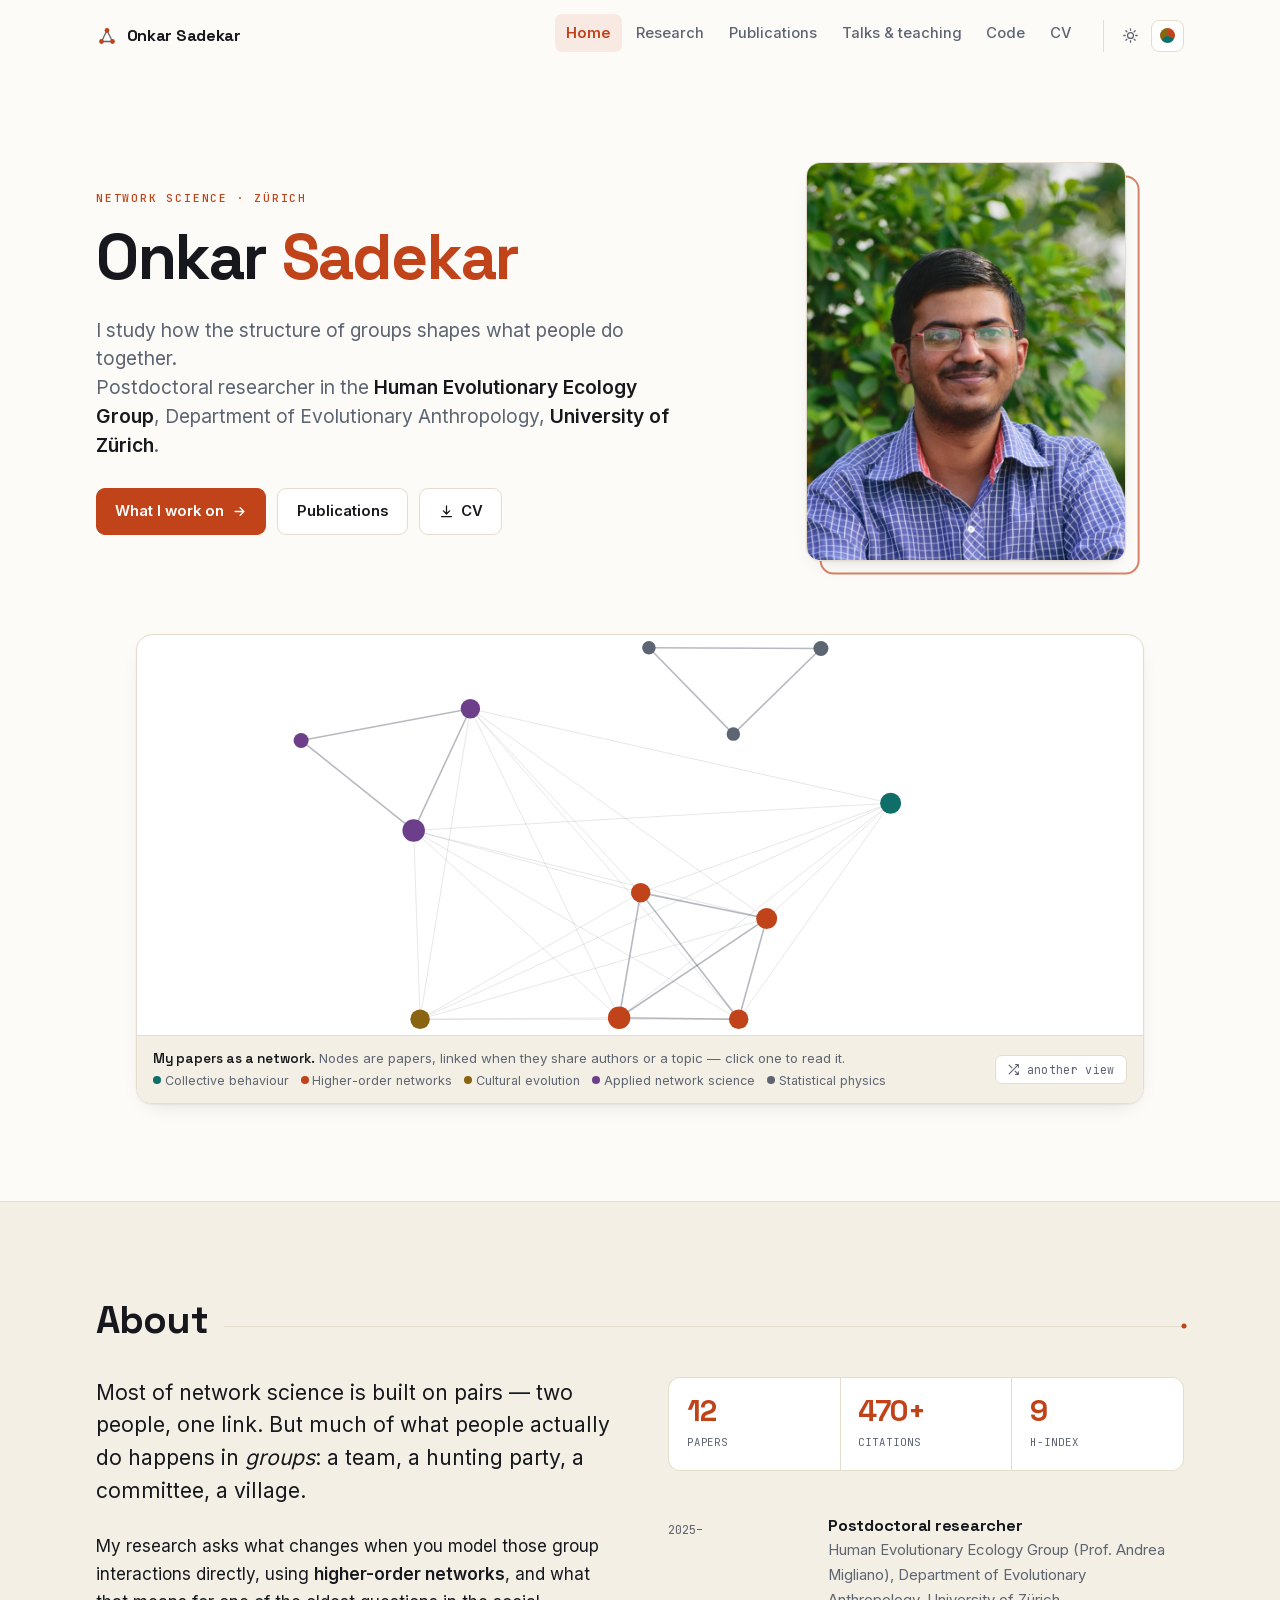
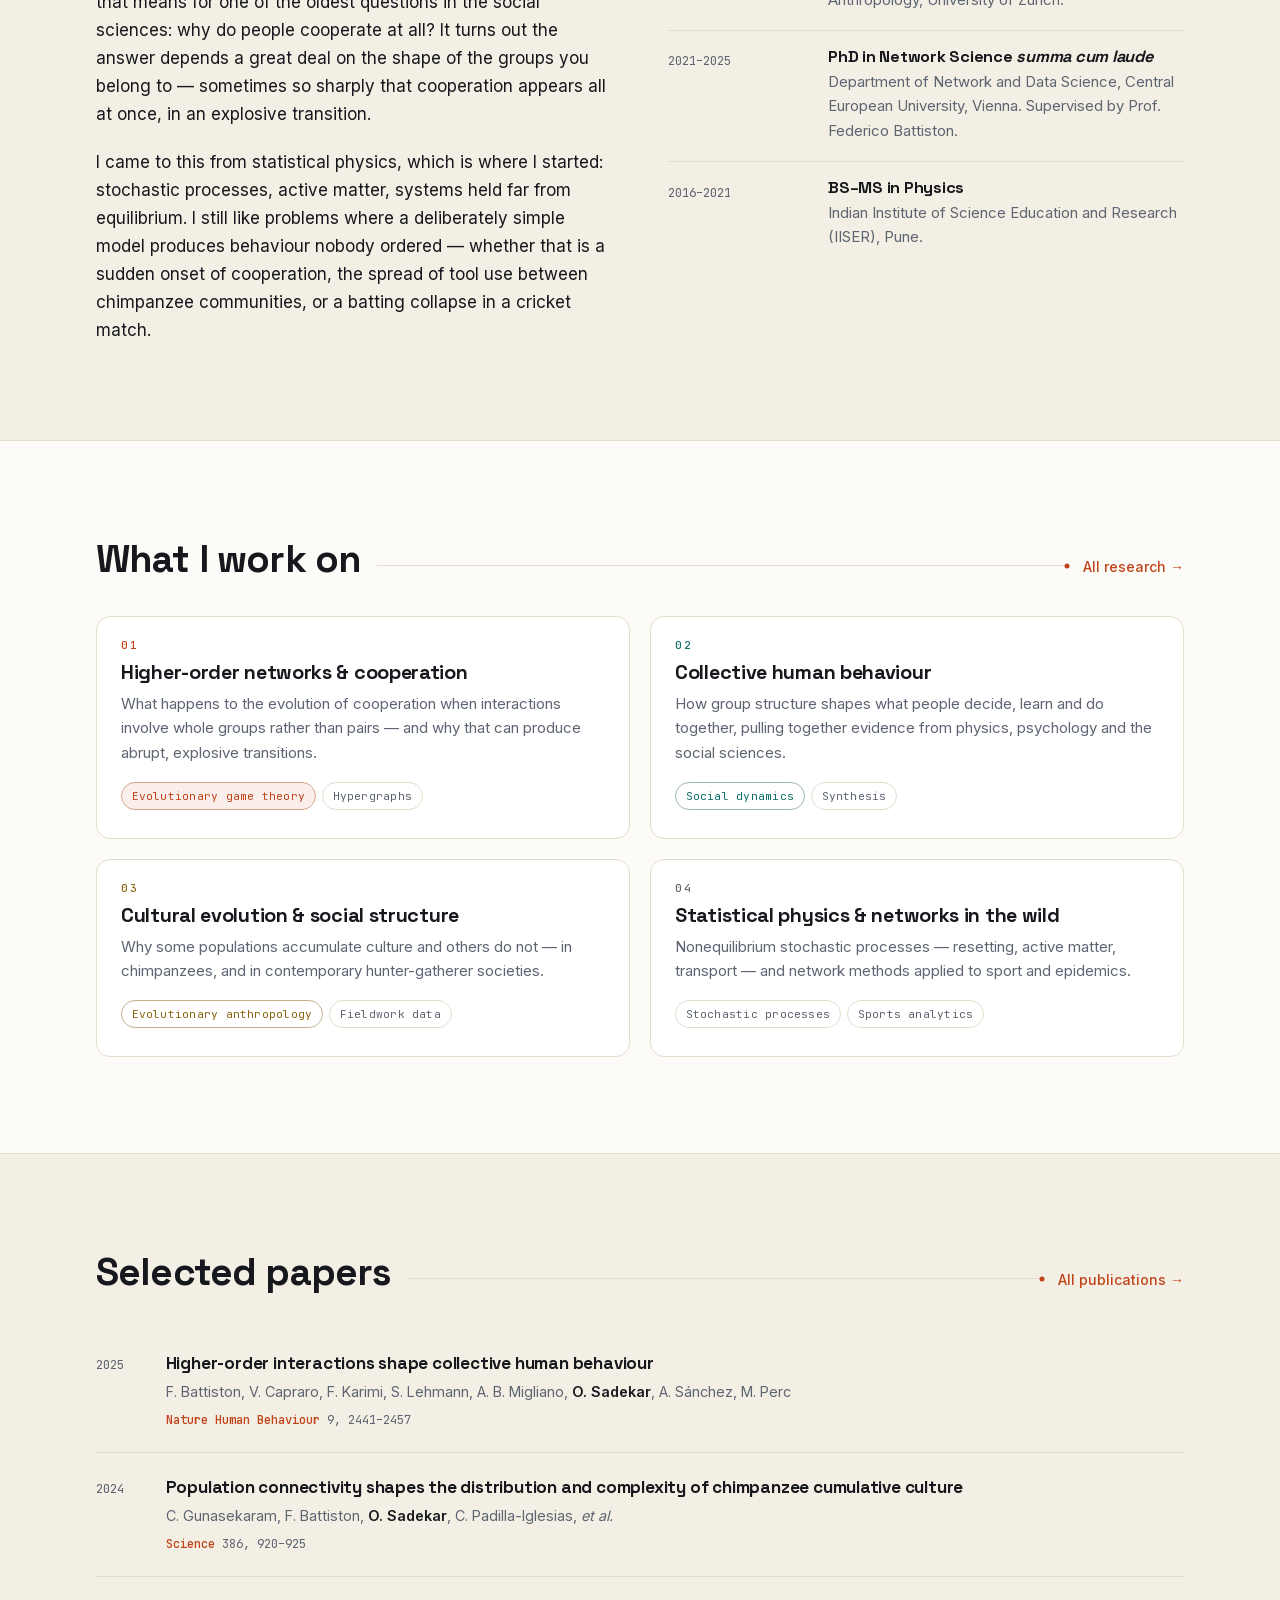
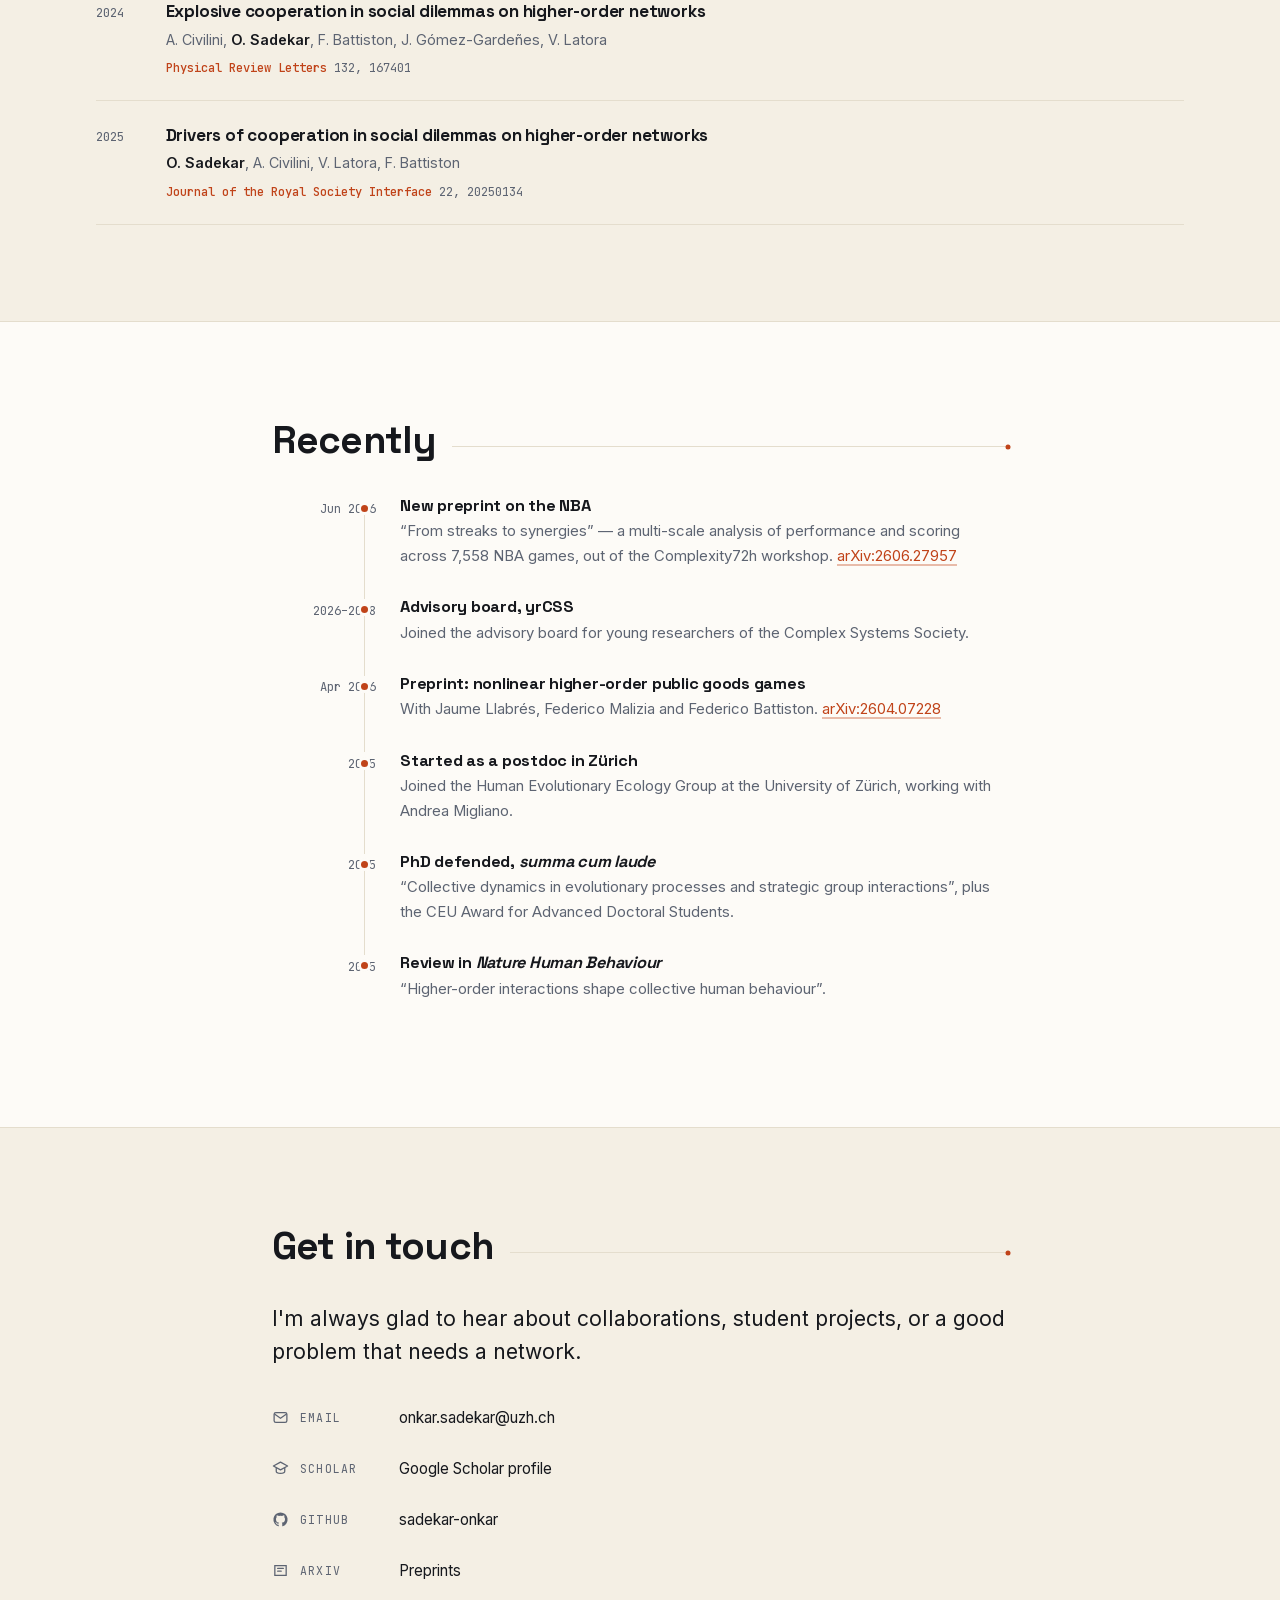
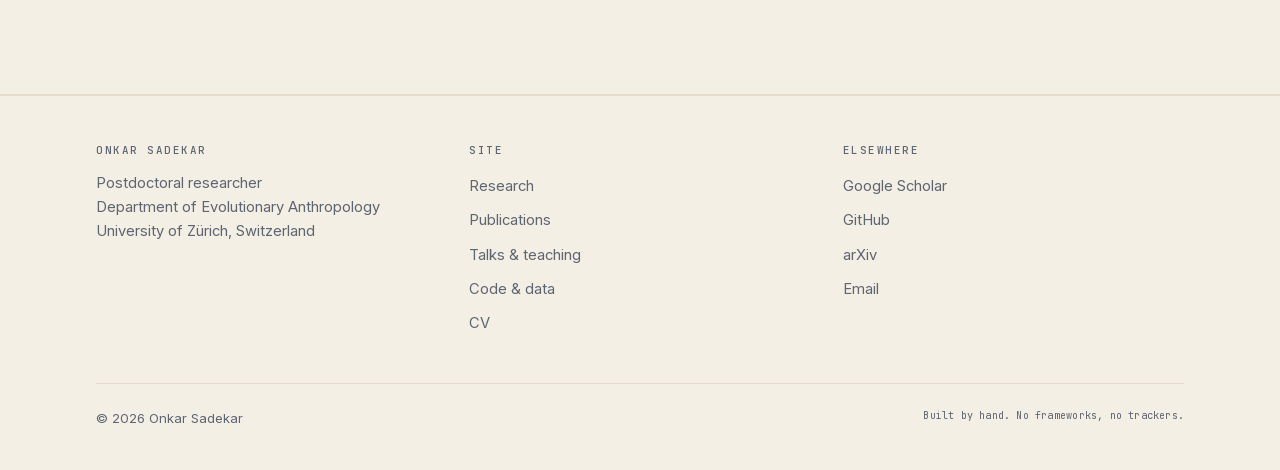
==== index.html @ 1fe14fe2 "Rebuild site from scratch: static, zero-dependency, hand-built Replaces the untouched al-folio Jekyl" ====
<!DOCTYPE html>
<html lang="en" class="no-js">
<head>
<meta charset="utf-8">
<meta name="viewport" content="width=device-width, initial-scale=1">
<title>Onkar Sadekar — Network scientist</title>
<meta name="description" content="Onkar Sadekar is a postdoctoral researcher at the University of Zurich studying higher-order networks, the evolution of cooperation, and collective human behaviour.">
<link rel="canonical" href="https://onkar.sadekar.net/">
<meta property="og:type" content="profile">
<meta property="og:title" content="Onkar Sadekar — Network scientist">
<meta property="og:description" content="How the structure of groups shapes what people do together. Higher-order networks, evolutionary game theory, cultural evolution.">
<meta property="og:url" content="https://onkar.sadekar.net/">
<meta property="og:image" content="https://onkar.sadekar.net/assets/img/onkar.jpg">
<meta name="twitter:card" content="summary">
<link rel="icon" href="assets/img/favicon.svg" type="image/svg+xml">
<link rel="preload" href="assets/fonts/SpaceGrotesk-var.woff2" as="font" type="font/woff2" crossorigin>
<link rel="preload" href="assets/fonts/Inter-var.woff2" as="font" type="font/woff2" crossorigin>
<link rel="stylesheet" href="assets/css/site.css">
<script>
/* Apply the saved theme + palette before first paint (no flash of wrong colours). */
(function(){try{var t=localStorage.getItem('os-theme'),p=localStorage.getItem('os-palette');
document.documentElement.setAttribute('data-theme',t||(matchMedia('(prefers-color-scheme: dark)').matches?'dark':'light'));
if(p)document.documentElement.setAttribute('data-palette',p);}catch(e){}})();
</script>
<script type="application/ld+json">
{"@context":"https://schema.org","@type":"Person","name":"Onkar Sadekar",
"jobTitle":"Postdoctoral Researcher","url":"https://onkar.sadekar.net/",
"image":"https://onkar.sadekar.net/assets/img/onkar.jpg",
"email":"mailto:onkar.sadekar@uzh.ch",
"affiliation":{"@type":"Organization","name":"University of Zurich, Department of Evolutionary Anthropology"},
"alumniOf":[{"@type":"Organization","name":"Central European University"},
{"@type":"Organization","name":"Indian Institute of Science Education and Research, Pune"}],
"knowsAbout":["Network science","Evolutionary game theory","Higher-order networks","Collective behaviour","Cultural evolution","Statistical physics"],
"sameAs":["https://scholar.google.com/citations?user=wRgJdSoAAAAJ","https://github.com/sadekar-onkar","https://arxiv.org/a/sadekar_o_1"]}
</script>
</head>
<body>
<a class="skip-link" href="#main">Skip to content</a>

<header class="site-header">
  <div class="wrap nav">
    <a class="brand" href="index.html">
      <svg width="22" height="22" viewBox="0 0 24 24" aria-hidden="true">
        <path class="n-edge" d="M6 18 L12 6 L18 18 Z" fill="none"/>
        <circle class="n-node" cx="12" cy="6" r="2.6"/>
        <circle class="n-node" cx="6" cy="18" r="2.6"/>
        <circle class="n-node" cx="18" cy="18" r="2.6"/>
      </svg>
      Onkar Sadekar
    </a>

    <ul class="nav-links" data-nav-links>
      <li><a href="index.html" aria-current="page">Home</a></li>
      <li><a href="research.html">Research</a></li>
      <li><a href="publications.html">Publications</a></li>
      <li><a href="talks.html">Talks &amp; teaching</a></li>
      <li><a href="code.html">Code</a></li>
      <li><a href="cv.html">CV</a></li>
    </ul>

    <div class="nav-right">
      <div class="themebar">
        <button class="icon-btn" type="button" data-theme-toggle aria-label="Switch colour theme">
          <svg viewBox="0 0 24 24" fill="none" stroke="currentColor" stroke-width="1.8" stroke-linecap="round" aria-hidden="true">
            <circle cx="12" cy="12" r="4.2"/>
            <path d="M12 2.6v2M12 19.4v2M2.6 12h2M19.4 12h2M5.4 5.4l1.4 1.4M17.2 17.2l1.4 1.4M18.6 5.4l-1.4 1.4M6.8 17.2l-1.4 1.4"/>
          </svg>
        </button>
        <button class="swatch" type="button" data-palette-toggle aria-haspopup="true" aria-expanded="false" aria-label="Change colour palette">
          <i aria-hidden="true"></i>
        </button>
      </div>
      <div class="palette-menu" data-palette-menu role="menu" data-open="false"></div>
      <button class="nav-toggle" type="button" data-nav-toggle aria-expanded="false" aria-label="Menu">
        <svg width="20" height="20" viewBox="0 0 24 24" fill="none" stroke="currentColor" stroke-width="2" stroke-linecap="round" aria-hidden="true">
          <path d="M4 7h16M4 12h16M4 17h16"/>
        </svg>
      </button>
    </div>
  </div>
</header>

<main id="main">

  <!-- ============================ HERO ============================ -->
  <section class="hero">
    <div class="wrap">
      <div class="hero-grid">
        <div>
          <p class="eyebrow">Network science &middot; Zürich</p>
          <h1>Onkar <span class="accent">Sadekar</span></h1>
          <p class="hero-role">
            I study how the structure of groups shapes what people do together.<br>
            Postdoctoral researcher in the <strong>Human Evolutionary Ecology Group</strong>,
            Department of Evolutionary Anthropology, <strong>University of Zürich</strong>.
          </p>
          <div class="hero-actions">
            <a class="btn btn--primary" href="research.html">
              What I work on
              <svg viewBox="0 0 24 24" fill="none" stroke="currentColor" stroke-width="2.2" stroke-linecap="round" stroke-linejoin="round" aria-hidden="true"><path d="M5 12h14M13 6l6 6-6 6"/></svg>
            </a>
            <a class="btn" href="publications.html">Publications</a>
            <a class="btn" href="assets/pdf/Onkar_Sadekar_CV.pdf">
              <svg viewBox="0 0 24 24" fill="none" stroke="currentColor" stroke-width="2" stroke-linecap="round" stroke-linejoin="round" aria-hidden="true"><path d="M12 3v12M7 11l5 5 5-5M4 20h16"/></svg>
              CV
            </a>
          </div>
        </div>

        <figure class="hero-portrait">
          <img src="assets/img/onkar.jpg"
               srcset="assets/img/onkar.jpg 720w, assets/img/onkar@2x.jpg 1120w"
               sizes="(max-width: 62rem) 15rem, 20rem"
               width="720" height="900"
               alt="Onkar Sadekar">
        </figure>
      </div>

      <!-- the network figure: mode picked at random per visit -->
      <figure class="netfig" data-network>
        <canvas role="img" aria-label="An interactive network visualisation. Drag the nodes to reshape it."></canvas>
        <div class="netfig-tip" data-net-tip></div>
        <figcaption class="netfig-bar">
          <p class="netfig-caption" data-net-caption>A network.</p>
          <button class="netfig-btn" type="button" data-net-shuffle>
            <svg viewBox="0 0 24 24" fill="none" stroke="currentColor" stroke-width="2" stroke-linecap="round" stroke-linejoin="round" aria-hidden="true"><path d="M16 3h5v5M4 20 21 3M21 16v5h-5M15 15l6 6M4 4l5 5"/></svg>
            another view
          </button>
        </figcaption>
      </figure>
    </div>
  </section>

  <!-- ============================ ABOUT ============================ -->
  <section class="section section--soft">
    <div class="wrap">
      <div class="section-head">
        <h2>About</h2>
        <span class="rule" aria-hidden="true"></span>
      </div>

      <div class="grid grid--2" style="align-items:start; gap:clamp(2rem,5vw,3.5rem)">
        <div>
          <p class="lede">
            Most of network science is built on pairs — two people, one link. But
            much of what people actually do happens in <em>groups</em>: a team, a
            hunting party, a committee, a village.
          </p>
          <p>
            My research asks what changes when you model those group interactions
            directly, using <strong>higher-order networks</strong>, and what that
            means for one of the oldest questions in the social sciences: why do
            people cooperate at all? It turns out the answer depends a great deal
            on the shape of the groups you belong to — sometimes so sharply that
            cooperation appears all at once, in an explosive transition.
          </p>
          <p>
            I came to this from statistical physics, which is where I started:
            stochastic processes, active matter, systems held far from equilibrium.
            I still like problems where a deliberately simple model produces
            behaviour nobody ordered — whether that is a sudden onset of cooperation,
            the spread of tool use between chimpanzee communities, or a batting
            collapse in a cricket match.
          </p>
        </div>

        <div>
          <div class="stats reveal">
            <div class="stat"><b>12</b><span>Papers</span></div>
            <div class="stat"><b>470+</b><span>Citations</span></div>
            <div class="stat"><b>9</b><span>h-index</span></div>
          </div>

          <div class="rows" style="margin-top:1.75rem">
            <div class="row">
              <div class="row-key">2025&ndash;</div>
              <div class="row-val">
                <h3>Postdoctoral researcher</h3>
                <p>Human Evolutionary Ecology Group (Prof. Andrea Migliano),
                   Department of Evolutionary Anthropology, University of Zürich.</p>
              </div>
            </div>
            <div class="row">
              <div class="row-key">2021&ndash;2025</div>
              <div class="row-val">
                <h3>PhD in Network Science <em>summa cum laude</em></h3>
                <p>Department of Network and Data Science, Central European University,
                   Vienna. Supervised by Prof. Federico Battiston.</p>
              </div>
            </div>
            <div class="row">
              <div class="row-key">2016&ndash;2021</div>
              <div class="row-val">
                <h3>BS&ndash;MS in Physics</h3>
                <p>Indian Institute of Science Education and Research (IISER), Pune.</p>
              </div>
            </div>
          </div>
        </div>
      </div>
    </div>
  </section>

  <!-- ========================== RESEARCH =========================== -->
  <section class="section">
    <div class="wrap">
      <div class="section-head">
        <h2>What I work on</h2>
        <span class="rule" aria-hidden="true"></span>
        <a href="research.html">All research &rarr;</a>
      </div>

      <div class="grid grid--2">
        <article class="card card--link card--theme t1 reveal">
          <span class="num">01</span>
          <h3><a href="research.html#higher-order">Higher-order networks &amp; cooperation</a></h3>
          <p>What happens to the evolution of cooperation when interactions involve
             whole groups rather than pairs — and why that can produce abrupt,
             explosive transitions.</p>
          <ul class="chips"><li class="chip chip--a1">Evolutionary game theory</li><li class="chip">Hypergraphs</li></ul>
        </article>

        <article class="card card--link card--theme t2 reveal">
          <span class="num">02</span>
          <h3><a href="research.html#collective">Collective human behaviour</a></h3>
          <p>How group structure shapes what people decide, learn and do together,
             pulling together evidence from physics, psychology and the social sciences.</p>
          <ul class="chips"><li class="chip chip--a2">Social dynamics</li><li class="chip">Synthesis</li></ul>
        </article>

        <article class="card card--link card--theme t3 reveal">
          <span class="num">03</span>
          <h3><a href="research.html#culture">Cultural evolution &amp; social structure</a></h3>
          <p>Why some populations accumulate culture and others do not — in
             chimpanzees, and in contemporary hunter-gatherer societies.</p>
          <ul class="chips"><li class="chip chip--a3">Evolutionary anthropology</li><li class="chip">Fieldwork data</li></ul>
        </article>

        <article class="card card--link card--theme t4 reveal">
          <span class="num">04</span>
          <h3><a href="research.html#statphys">Statistical physics &amp; networks in the wild</a></h3>
          <p>Nonequilibrium stochastic processes — resetting, active matter,
             transport — and network methods applied to sport and epidemics.</p>
          <ul class="chips"><li class="chip">Stochastic processes</li><li class="chip">Sports analytics</li></ul>
        </article>
      </div>
    </div>
  </section>

  <!-- ======================= SELECTED PAPERS ======================= -->
  <section class="section section--soft">
    <div class="wrap">
      <div class="section-head">
        <h2>Selected papers</h2>
        <span class="rule" aria-hidden="true"></span>
        <a href="publications.html">All publications &rarr;</a>
      </div>

      <ol class="pub-list">
        <li class="pub">
          <div class="pub-num">2025</div>
          <div>
            <h3 class="pub-title"><a href="https://doi.org/10.1038/s41562-025-02373-5">Higher-order interactions shape collective human behaviour</a></h3>
            <p class="pub-authors">F. Battiston, V. Capraro, F. Karimi, S. Lehmann, A. B. Migliano,
              <span class="me">O. Sadekar</span>, A. Sánchez, M. Perc</p>
            <p class="pub-venue"><em>Nature Human Behaviour</em> 9, 2441&ndash;2457</p>
          </div>
        </li>
        <li class="pub">
          <div class="pub-num">2024</div>
          <div>
            <h3 class="pub-title"><a href="https://doi.org/10.1126/science.adk3381">Population connectivity shapes the distribution and complexity of chimpanzee cumulative culture</a></h3>
            <p class="pub-authors">C. Gunasekaram, F. Battiston, <span class="me">O. Sadekar</span>,
              C. Padilla-Iglesias, <em>et al.</em></p>
            <p class="pub-venue"><em>Science</em> 386, 920&ndash;925</p>
          </div>
        </li>
        <li class="pub">
          <div class="pub-num">2024</div>
          <div>
            <h3 class="pub-title"><a href="https://doi.org/10.1103/PhysRevLett.132.167401">Explosive cooperation in social dilemmas on higher-order networks</a></h3>
            <p class="pub-authors">A. Civilini, <span class="me">O. Sadekar</span>, F. Battiston,
              J. Gómez-Gardeñes, V. Latora</p>
            <p class="pub-venue"><em>Physical Review Letters</em> 132, 167401</p>
          </div>
        </li>
        <li class="pub">
          <div class="pub-num">2025</div>
          <div>
            <h3 class="pub-title"><a href="https://doi.org/10.1098/rsif.2025.0134">Drivers of cooperation in social dilemmas on higher-order networks</a></h3>
            <p class="pub-authors"><span class="me">O. Sadekar</span>, A. Civilini, V. Latora, F. Battiston</p>
            <p class="pub-venue"><em>Journal of the Royal Society Interface</em> 22, 20250134</p>
          </div>
        </li>
      </ol>
    </div>
  </section>

  <!-- ============================ NEWS ============================= -->
  <section class="section">
    <div class="wrap wrap--narrow">
      <div class="section-head">
        <h2>Recently</h2>
        <span class="rule" aria-hidden="true"></span>
      </div>

      <ol class="timeline">
        <li class="tl-item">
          <div class="tl-date">Jun 2026</div>
          <div class="tl-body">
            <h3>New preprint on the NBA</h3>
            <p>“From streaks to synergies” — a multi-scale analysis of performance and
               scoring across 7,558 NBA games, out of the Complexity72h workshop.
               <a href="https://arxiv.org/abs/2606.27957">arXiv:2606.27957</a></p>
          </div>
        </li>
        <li class="tl-item">
          <div class="tl-date">2026&ndash;2028</div>
          <div class="tl-body">
            <h3>Advisory board, yrCSS</h3>
            <p>Joined the advisory board for young researchers of the Complex Systems Society.</p>
          </div>
        </li>
        <li class="tl-item">
          <div class="tl-date">Apr 2026</div>
          <div class="tl-body">
            <h3>Preprint: nonlinear higher-order public goods games</h3>
            <p>With Jaume Llabrés, Federico Malizia and Federico Battiston.
               <a href="https://arxiv.org/abs/2604.07228">arXiv:2604.07228</a></p>
          </div>
        </li>
        <li class="tl-item">
          <div class="tl-date">2025</div>
          <div class="tl-body">
            <h3>Started as a postdoc in Zürich</h3>
            <p>Joined the Human Evolutionary Ecology Group at the University of Zürich,
               working with Andrea Migliano.</p>
          </div>
        </li>
        <li class="tl-item">
          <div class="tl-date">2025</div>
          <div class="tl-body">
            <h3>PhD defended, <em>summa cum laude</em></h3>
            <p>“Collective dynamics in evolutionary processes and strategic group
               interactions”, plus the CEU Award for Advanced Doctoral Students.</p>
          </div>
        </li>
        <li class="tl-item">
          <div class="tl-date">2025</div>
          <div class="tl-body">
            <h3>Review in <em>Nature Human Behaviour</em></h3>
            <p>“Higher-order interactions shape collective human behaviour”.</p>
          </div>
        </li>
      </ol>
    </div>
  </section>

  <!-- =========================== CONTACT =========================== -->
  <section class="section section--soft">
    <div class="wrap wrap--narrow">
      <div class="section-head">
        <h2>Get in touch</h2>
        <span class="rule" aria-hidden="true"></span>
      </div>
      <p class="lede" style="margin-bottom:1.75rem">
        I'm always glad to hear about collaborations, student projects, or a good
        problem that needs a network.
      </p>
      <ul class="linklist">
        <li><a href="mailto:onkar.sadekar@uzh.ch">
          <svg viewBox="0 0 24 24" fill="none" stroke="currentColor" stroke-width="1.8" aria-hidden="true"><rect x="3" y="5" width="18" height="14" rx="2.5"/><path d="m3.5 7 8.5 6 8.5-6"/></svg>
          <span class="ll-key">Email</span><span class="ll-val">onkar.sadekar@uzh.ch</span></a></li>
        <li><a href="https://scholar.google.com/citations?user=wRgJdSoAAAAJ">
          <svg viewBox="0 0 24 24" fill="none" stroke="currentColor" stroke-width="1.8" stroke-linejoin="round" aria-hidden="true"><path d="M12 3 2 8.5l10 5.5 10-5.5L12 3Z"/><path d="M6 11v5c0 1.7 2.7 3 6 3s6-1.3 6-3v-5"/></svg>
          <span class="ll-key">Scholar</span><span class="ll-val">Google Scholar profile</span></a></li>
        <li><a href="https://github.com/sadekar-onkar">
          <svg viewBox="0 0 24 24" fill="currentColor" aria-hidden="true"><path d="M12 2a10 10 0 0 0-3.16 19.49c.5.09.68-.22.68-.48l-.01-1.7c-2.78.6-3.37-1.34-3.37-1.34-.45-1.16-1.11-1.47-1.11-1.47-.91-.62.07-.6.07-.6 1 .07 1.53 1.03 1.53 1.03.89 1.53 2.34 1.09 2.91.83.09-.65.35-1.09.63-1.34-2.22-.25-4.56-1.11-4.56-4.94 0-1.09.39-1.98 1.03-2.68-.1-.25-.45-1.27.1-2.64 0 0 .84-.27 2.75 1.02a9.5 9.5 0 0 1 5 0c1.91-1.29 2.75-1.02 2.75-1.02.55 1.37.2 2.39.1 2.64.64.7 1.03 1.59 1.03 2.68 0 3.84-2.34 4.68-4.57 4.93.36.31.68.92.68 1.85l-.01 2.75c0 .27.18.58.69.48A10 10 0 0 0 12 2Z"/></svg>
          <span class="ll-key">GitHub</span><span class="ll-val">sadekar-onkar</span></a></li>
        <li><a href="https://arxiv.org/a/sadekar_o_1">
          <svg viewBox="0 0 24 24" fill="none" stroke="currentColor" stroke-width="1.8" stroke-linecap="round" aria-hidden="true"><path d="M4 5h16v14H4z"/><path d="M8 9h8M8 13h5"/></svg>
          <span class="ll-key">arXiv</span><span class="ll-val">Preprints</span></a></li>
      </ul>
    </div>
  </section>
</main>

<footer class="site-footer">
  <div class="wrap">
    <div class="footer-grid">
      <div>
        <h4>Onkar Sadekar</h4>
        <p style="font-size:0.92rem; color:var(--ink-2); margin:0">
          Postdoctoral researcher<br>
          Department of Evolutionary Anthropology<br>
          University of Zürich, Switzerland
        </p>
      </div>
      <div>
        <h4>Site</h4>
        <ul>
          <li><a href="research.html">Research</a></li>
          <li><a href="publications.html">Publications</a></li>
          <li><a href="talks.html">Talks &amp; teaching</a></li>
          <li><a href="code.html">Code &amp; data</a></li>
          <li><a href="cv.html">CV</a></li>
        </ul>
      </div>
      <div>
        <h4>Elsewhere</h4>
        <ul>
          <li><a href="https://scholar.google.com/citations?user=wRgJdSoAAAAJ">Google Scholar</a></li>
          <li><a href="https://github.com/sadekar-onkar">GitHub</a></li>
          <li><a href="https://arxiv.org/a/sadekar_o_1">arXiv</a></li>
          <li><a href="mailto:onkar.sadekar@uzh.ch">Email</a></li>
        </ul>
      </div>
    </div>
    <div class="footer-bottom">
      <p>&copy; <span data-year>2026</span> Onkar Sadekar</p>
      <p class="mono">Built by hand. No frameworks, no trackers.</p>
    </div>
  </div>
</footer>

<script src="assets/js/site.js" defer></script>
<script src="assets/js/network.js" defer></script>
</body>
</html>
---- assets/css/site.css ----
/* ==========================================================================
   Onkar Sadekar — site.css
   Hand-written, zero dependencies. Structure:
     1. Fonts
     2. Palettes  (4 palettes x light/dark  =  data-palette x data-theme)
     3. Reset & base
     4. Layout primitives
     5. Header / nav / theme switcher
     6. Hero + network canvas
     7. Components (cards, pubs, timeline, chips, prose)
     8. Footer
     9. Motion & print
   ========================================================================== */

/* 1. Fonts ---------------------------------------------------------------- */

@font-face {
  font-family: 'Space Grotesk';
  src: url('../fonts/SpaceGrotesk-var.woff2') format('woff2');
  font-weight: 300 700;
  font-style: normal;
  font-display: swap;
}
@font-face {
  font-family: 'Inter';
  src: url('../fonts/Inter-var.woff2') format('woff2');
  font-weight: 100 900;
  font-style: normal;
  font-display: swap;
}
@font-face {
  font-family: 'JetBrains Mono';
  src: url('../fonts/JetBrainsMono-var.woff2') format('woff2');
  font-weight: 100 800;
  font-style: normal;
  font-display: swap;
}

/* 2. Palettes ------------------------------------------------------------- */
/* Semantic tokens. Every palette defines the same names, so nothing else in
   this file ever mentions a literal colour.
     --bg        page background
     --bg-soft   alternating band / inset background
     --surface   cards, raised things
     --ink       body text
     --ink-2     muted / metadata text  (>= 4.5:1 on --bg)
     --line      hairlines, borders
     --a1/2/3    the three accents; --a1 is the primary
     --a1-ink    text colour that sits on a solid --a1 fill
     --glow      translucent accent for washes  */

:root {
  --bg: #fdfbf7;
  --bg-soft: #f4efe4;
  --surface: #ffffff;
  --ink: #16181d;
  --ink-2: #5d6472;
  --line: #e4ddcd;
  --a1: #c04319;
  --a2: #0f6f68;
  --a3: #8a6410;
  --a4: #6d3f8a;
  --a1-ink: #ffffff;
  --glow: rgba(192, 67, 25, 0.09);
  --shadow: 0 1px 2px rgba(20, 18, 12, 0.05), 0 8px 24px -12px rgba(20, 18, 12, 0.16);
}

:root[data-theme='dark'] {
  --bg: #14120f;
  --bg-soft: #1c1a15;
  --surface: #211e18;
  --ink: #f3eee2;
  --ink-2: #a7a091;
  --line: #322e27;
  --a1: #ff8a50;
  --a2: #35d6c0;
  --a3: #edc25a;
  --a4: #cb9ce0;
  --a1-ink: #1c1109;
  --glow: rgba(255, 138, 80, 0.13);
  --shadow: 0 1px 2px rgba(0, 0, 0, 0.4), 0 12px 32px -14px rgba(0, 0, 0, 0.7);
}

/* — coral / teal / mustard — */
:root[data-palette='coral'] {
  --bg: #fffbf2;
  --bg-soft: #fdf2e0;
  --surface: #ffffff;
  --ink: #1f2124;
  --ink-2: #5f636b;
  --line: #f0e2cd;
  --a1: #c93e2d;
  --a2: #0c7c7c;
  --a3: #8a6510;
  --a4: #6b4fa8;
  --a1-ink: #ffffff;
  --glow: rgba(201, 62, 45, 0.09);
}
:root[data-palette='coral'][data-theme='dark'] {
  --bg: #17130f;
  --bg-soft: #1f1a14;
  --surface: #241e18;
  --ink: #f6eee1;
  --ink-2: #aba396;
  --line: #362d24;
  --a1: #ff7b6b;
  --a2: #2fd4d4;
  --a3: #f0c93a;
  --a4: #bda6ea;
  --a1-ink: #24100c;
  --glow: rgba(255, 123, 107, 0.13);
}

/* — electric indigo / lime — */
:root[data-palette='indigo'] {
  --bg: #fafaff;
  --bg-soft: #eeeefb;
  --surface: #ffffff;
  --ink: #12121f;
  --ink-2: #585a72;
  --line: #dedef2;
  --a1: #4f46e5;
  --a2: #4b780f;
  --a3: #7c3aed;
  --a4: #a8560a;
  --a1-ink: #ffffff;
  --glow: rgba(79, 70, 229, 0.09);
}
:root[data-palette='indigo'][data-theme='dark'] {
  --bg: #0c0c16;
  --bg-soft: #12121f;
  --surface: #171728;
  --ink: #ececf8;
  --ink-2: #9c9db8;
  --line: #26263c;
  --a1: #939cf9;
  --a2: #a3e635;
  --a3: #c4b5fd;
  --a4: #fbbf24;
  --a1-ink: #0e0e1c;
  --glow: rgba(147, 156, 249, 0.14);
}

/* — botanical: moss / clay / sky — */
:root[data-palette='botanical'] {
  --bg: #faf7f0;
  --bg-soft: #efeade;
  --surface: #ffffff;
  --ink: #22251f;
  --ink-2: #5b6157;
  --line: #ded8c8;
  --a1: #3f6b3a;
  --a2: #a7512c;
  --a3: #3e6d9b;
  --a4: #7a4f6d;
  --a1-ink: #ffffff;
  --glow: rgba(63, 107, 58, 0.1);
}
:root[data-palette='botanical'][data-theme='dark'] {
  --bg: #12150f;
  --bg-soft: #191d14;
  --surface: #1e2218;
  --ink: #eef0e6;
  --ink-2: #a3a897;
  --line: #2d3226;
  --a1: #93c98a;
  --a2: #e6996d;
  --a3: #9cc0e2;
  --a4: #d9a6c6;
  --a1-ink: #131a11;
  --glow: rgba(147, 201, 138, 0.13);
}

/* 3. Reset & base --------------------------------------------------------- */

*,
*::before,
*::after { box-sizing: border-box; }

html {
  -webkit-text-size-adjust: 100%;
  scroll-behavior: smooth;
  scroll-padding-top: 5.5rem;
}

body {
  margin: 0;
  background: var(--bg);
  color: var(--ink);
  font-family: 'Inter', -apple-system, BlinkMacSystemFont, 'Segoe UI', Roboto, sans-serif;
  font-size: 1.0625rem;
  line-height: 1.65;
  font-feature-settings: 'kern', 'liga', 'cv11';
  -webkit-font-smoothing: antialiased;
  transition: background-color 0.35s ease, color 0.35s ease;
}

h1, h2, h3, h4 {
  font-family: 'Space Grotesk', 'Inter', system-ui, sans-serif;
  font-weight: 700;
  line-height: 1.12;
  letter-spacing: -0.022em;
  margin: 0 0 0.5em;
  text-wrap: balance;
}

h1 { font-size: clamp(2.4rem, 6.5vw, 4rem); }
h2 { font-size: clamp(1.7rem, 3.6vw, 2.4rem); }
h3 { font-size: 1.24rem; letter-spacing: -0.015em; }
h4 { font-size: 1.02rem; letter-spacing: 0; }

p { margin: 0 0 1.15em; }
p:last-child { margin-bottom: 0; }

a {
  color: var(--a1);
  text-decoration-color: color-mix(in srgb, var(--a1) 35%, transparent);
  text-underline-offset: 0.18em;
  text-decoration-thickness: 1.5px;
  transition: color 0.15s ease, text-decoration-color 0.15s ease;
}
a:hover { text-decoration-color: var(--a1); }

:focus-visible {
  outline: 2.5px solid var(--a1);
  outline-offset: 3px;
  border-radius: 3px;
}

img { max-width: 100%; height: auto; display: block; }
ul, ol { margin: 0 0 1.15em; padding-left: 1.25em; }
li { margin-bottom: 0.35em; }
li::marker { color: var(--a1); }
strong { font-weight: 600; }
hr { border: 0; border-top: 1px solid var(--line); margin: 3rem 0; }

.mono {
  font-family: 'JetBrains Mono', ui-monospace, SFMono-Regular, Menlo, monospace;
  font-size: 0.78em;
  letter-spacing: 0.02em;
}

.skip-link {
  position: absolute;
  left: -9999px;
  top: 0;
  background: var(--a1);
  color: var(--a1-ink);
  padding: 0.7rem 1.2rem;
  z-index: 200;
  font-weight: 600;
  border-radius: 0 0 8px 0;
}
.skip-link:focus { left: 0; }

.visually-hidden {
  position: absolute;
  width: 1px; height: 1px;
  padding: 0; margin: -1px;
  overflow: hidden;
  clip: rect(0 0 0 0);
  white-space: nowrap;
}

/* 4. Layout --------------------------------------------------------------- */

.wrap {
  width: min(100% - 2.5rem, 68rem);
  margin-inline: auto;
}
.wrap--narrow { width: min(100% - 2.5rem, 46rem); }

.section { padding: clamp(3.5rem, 8vw, 6rem) 0; }
.section--soft {
  background: var(--bg-soft);
  border-block: 1px solid var(--line);
}

/* Section heading with a little network glyph rule beside it */
.section-head {
  display: flex;
  align-items: baseline;
  gap: 1rem;
  margin-bottom: 2.25rem;
  flex-wrap: wrap;
}
.section-head h2 { margin: 0; }
.section-head .rule {
  flex: 1 1 4rem;
  height: 1px;
  background: var(--line);
  position: relative;
  top: -0.35em;
  min-width: 2rem;
}
/* trailing "see all →" link */
.section-head > a {
  font-size: 0.88rem;
  font-weight: 500;
  white-space: nowrap;
  text-decoration: none;
}
.section-head > a:hover { text-decoration: underline; }
.section-head .rule::after {
  content: '';
  position: absolute;
  right: 0; top: 50%;
  width: 5px; height: 5px;
  border-radius: 50%;
  background: var(--a1);
  transform: translate(50%, -50%);
}

.eyebrow {
  font-family: 'JetBrains Mono', ui-monospace, monospace;
  font-size: 0.7rem;
  font-weight: 500;
  letter-spacing: 0.16em;
  text-transform: uppercase;
  color: var(--a1);
  margin: 0 0 0.9rem;
}

.lede {
  font-size: clamp(1.1rem, 2.2vw, 1.32rem);
  line-height: 1.55;
  color: var(--ink);
}

/* 5. Header --------------------------------------------------------------- */

.site-header {
  position: sticky;
  top: 0;
  z-index: 100;
  background: color-mix(in srgb, var(--bg) 88%, transparent);
  backdrop-filter: saturate(1.6) blur(14px);
  -webkit-backdrop-filter: saturate(1.6) blur(14px);
  border-bottom: 1px solid transparent;
  transition: border-color 0.25s ease;
}
.site-header.is-stuck { border-bottom-color: var(--line); }

.nav {
  display: flex;
  align-items: center;
  gap: 1rem;
  padding: 0.85rem 0;
}

.brand {
  font-family: 'Space Grotesk', sans-serif;
  font-weight: 700;
  font-size: 1.02rem;
  letter-spacing: -0.02em;
  color: var(--ink);
  text-decoration: none;
  display: inline-flex;
  align-items: center;
  gap: 0.55rem;
  margin-right: auto;
  white-space: nowrap;
}
.brand:hover { color: var(--a1); }
.brand svg { flex: none; overflow: visible; }
.brand .n-node { fill: var(--a1); }
.brand .n-edge { stroke: var(--ink-2); stroke-width: 1.4; }
.brand:hover .n-edge { stroke: var(--a1); }

.nav-links {
  display: flex;
  align-items: center;
  gap: 0.15rem;
  list-style: none;
  margin: 0;
  padding: 0;
}
.nav-links a {
  display: block;
  padding: 0.45rem 0.7rem;
  border-radius: 7px;
  color: var(--ink-2);
  text-decoration: none;
  font-size: 0.925rem;
  font-weight: 500;
  transition: color 0.15s ease, background-color 0.15s ease;
}
.nav-links a:hover { color: var(--ink); background: var(--glow); }
.nav-links a[aria-current='page'] {
  color: var(--a1);
  background: var(--glow);
  font-weight: 600;
}

.nav-toggle {
  display: none;
  background: none;
  border: 1px solid var(--line);
  border-radius: 8px;
  padding: 0.4rem 0.55rem;
  color: var(--ink);
  cursor: pointer;
  line-height: 0;
}

/* — theme + palette switcher — */
.themebar {
  display: flex;
  align-items: center;
  gap: 0.3rem;
  padding-left: 0.6rem;
  margin-left: 0.3rem;
  border-left: 1px solid var(--line);
}

.icon-btn {
  display: inline-grid;
  place-items: center;
  width: 2.05rem;
  height: 2.05rem;
  border: 1px solid transparent;
  border-radius: 8px;
  background: none;
  color: var(--ink-2);
  cursor: pointer;
  padding: 0;
  transition: color 0.15s ease, background-color 0.15s ease, border-color 0.15s ease;
}
.icon-btn:hover { color: var(--ink); background: var(--glow); border-color: var(--line); }
.icon-btn svg { width: 17px; height: 17px; }

/* swatch button shows the live palette */
.swatch {
  position: relative;
  width: 2.05rem; height: 2.05rem;
  border: 1px solid var(--line);
  border-radius: 8px;
  background: var(--surface);
  cursor: pointer;
  padding: 0;
  display: inline-grid;
  place-items: center;
  transition: border-color 0.15s ease, transform 0.12s ease;
}
.swatch:hover { border-color: var(--a1); }
.swatch:active { transform: scale(0.94); }
.swatch i {
  display: block;
  width: 15px; height: 15px;
  border-radius: 50%;
  background: conic-gradient(var(--a1) 0 33%, var(--a2) 0 66%, var(--a3) 0);
}

.palette-menu {
  position: absolute;
  top: calc(100% + 0.5rem);
  right: 0;
  background: var(--surface);
  border: 1px solid var(--line);
  border-radius: 12px;
  box-shadow: var(--shadow);
  padding: 0.4rem;
  min-width: 13.5rem;
  display: none;
  z-index: 120;
}
.palette-menu[data-open='true'] { display: block; }
.palette-menu h4 {
  font-family: 'JetBrains Mono', monospace;
  font-size: 0.63rem;
  letter-spacing: 0.14em;
  text-transform: uppercase;
  color: var(--ink-2);
  margin: 0.35rem 0.55rem 0.45rem;
  font-weight: 500;
}
.palette-menu button {
  display: flex;
  align-items: center;
  gap: 0.6rem;
  width: 100%;
  padding: 0.45rem 0.55rem;
  border: 0;
  border-radius: 8px;
  background: none;
  color: var(--ink);
  font: inherit;
  font-size: 0.87rem;
  text-align: left;
  cursor: pointer;
}
.palette-menu button:hover { background: var(--glow); }
.palette-menu button[aria-checked='true'] { color: var(--a1); font-weight: 600; }
.palette-menu button[aria-checked='true']::after {
  content: '✓';
  margin-left: auto;
  font-size: 0.8rem;
}
.palette-menu .dots {
  display: inline-flex;
  gap: 3px;
  flex: none;
}
.palette-menu .dots span {
  width: 9px; height: 9px;
  border-radius: 50%;
  border: 1px solid rgba(128, 128, 128, 0.25);
}
.nav-right { position: relative; display: flex; align-items: center; gap: 1rem; }

/* 6. Hero ----------------------------------------------------------------- */

.hero {
  position: relative;
  padding: clamp(2.5rem, 6vw, 4.5rem) 0 clamp(3rem, 7vw, 5rem);
  overflow: hidden;
}

.hero-grid {
  display: grid;
  grid-template-columns: minmax(0, 1.15fr) minmax(0, 0.85fr);
  gap: clamp(2rem, 5vw, 4rem);
  align-items: center;
}

.hero h1 { margin-bottom: 0.35em; }
.hero h1 .accent { color: var(--a1); }

.hero-role {
  font-size: clamp(1.05rem, 2vw, 1.2rem);
  color: var(--ink-2);
  margin-bottom: 1.4rem;
  line-height: 1.5;
}
.hero-role strong { color: var(--ink); font-weight: 600; }

.hero-actions {
  display: flex;
  flex-wrap: wrap;
  gap: 0.7rem;
  margin-top: 1.8rem;
}

.btn {
  display: inline-flex;
  align-items: center;
  gap: 0.45rem;
  padding: 0.62rem 1.15rem;
  border-radius: 9px;
  font-size: 0.925rem;
  font-weight: 600;
  text-decoration: none;
  border: 1px solid var(--line);
  color: var(--ink);
  background: var(--surface);
  cursor: pointer;
  transition: transform 0.12s ease, border-color 0.15s ease, background-color 0.15s ease, color 0.15s ease;
}
.btn:hover { border-color: var(--a1); color: var(--a1); transform: translateY(-1px); }
.btn:active { transform: translateY(0); }
.btn--primary {
  background: var(--a1);
  border-color: var(--a1);
  color: var(--a1-ink);
}
.btn--primary:hover {
  color: var(--a1-ink);
  filter: brightness(1.08);
  border-color: var(--a1);
}
.btn svg { width: 15px; height: 15px; flex: none; }

/* portrait */
.hero-portrait {
  position: relative;
  justify-self: center;
  max-width: 20rem;
  width: 100%;
}
.hero-portrait img {
  width: 100%;
  border-radius: 14px;
  border: 1px solid var(--line);
  box-shadow: var(--shadow);
  position: relative;
  z-index: 2;
}
/* offset accent frame behind the photo */
.hero-portrait::before {
  content: '';
  position: absolute;
  inset: 0;
  border: 2px solid var(--a1);
  border-radius: 14px;
  transform: translate(0.85rem, 0.85rem);
  z-index: 1;
  opacity: 0.65;
}

/* — the network canvas — */
.netfig {
  position: relative;
  margin-top: clamp(2.5rem, 6vw, 3.5rem);
  border: 1px solid var(--line);
  border-radius: 16px;
  background: var(--surface);
  overflow: hidden;
  box-shadow: var(--shadow);
}
.netfig canvas {
  display: block;
  width: 100%;
  height: clamp(17rem, 42vw, 25rem);
  touch-action: pan-y;
  cursor: grab;
}
.netfig canvas:active { cursor: grabbing; }

.netfig-bar {
  display: flex;
  align-items: center;
  gap: 0.85rem;
  padding: 0.7rem 1rem;
  border-top: 1px solid var(--line);
  background: var(--bg-soft);
  flex-wrap: wrap;
}
.netfig-caption {
  font-size: 0.83rem;
  color: var(--ink-2);
  margin: 0;
  flex: 1 1 14rem;
  min-width: 0;
}
.netfig-caption b {
  color: var(--ink);
  font-weight: 600;
  font-family: 'Space Grotesk', sans-serif;
}
.netfig-btn {
  display: inline-flex;
  align-items: center;
  gap: 0.4rem;
  font-family: 'JetBrains Mono', monospace;
  font-size: 0.72rem;
  letter-spacing: 0.03em;
  padding: 0.38rem 0.7rem;
  border: 1px solid var(--line);
  border-radius: 7px;
  background: var(--surface);
  color: var(--ink-2);
  cursor: pointer;
  transition: color 0.15s ease, border-color 0.15s ease;
}
.netfig-btn:hover { color: var(--a1); border-color: var(--a1); }
.netfig-btn svg { width: 13px; height: 13px; }

/* tooltip that follows nodes in the co-author / paper modes */
.netfig-tip {
  position: absolute;
  pointer-events: none;
  background: var(--ink);
  color: var(--bg);
  font-size: 0.78rem;
  line-height: 1.35;
  padding: 0.4rem 0.6rem;
  border-radius: 7px;
  max-width: 15rem;
  opacity: 0;
  transform: translate(-50%, -125%);
  transition: opacity 0.14s ease;
  z-index: 5;
  font-weight: 500;
}
.netfig-tip[data-show='true'] { opacity: 1; }
.netfig-tip .tip-sub {
  display: block;
  font-family: 'JetBrains Mono', monospace;
  font-size: 0.66rem;
  opacity: 0.72;
  font-weight: 400;
  margin-top: 0.15rem;
}

/* 7. Components ----------------------------------------------------------- */

/* — chips — */
.chips { display: flex; flex-wrap: wrap; gap: 0.4rem; list-style: none; padding: 0; margin: 0; }
.chip {
  font-family: 'JetBrains Mono', monospace;
  font-size: 0.7rem;
  letter-spacing: 0.02em;
  padding: 0.24rem 0.6rem;
  border-radius: 999px;
  border: 1px solid var(--line);
  color: var(--ink-2);
  background: var(--surface);
  white-space: nowrap;
}
.chip--a1 { color: var(--a1); border-color: color-mix(in srgb, var(--a1) 35%, var(--line)); background: var(--glow); }
.chip--a2 { color: var(--a2); border-color: color-mix(in srgb, var(--a2) 35%, var(--line)); }
.chip--a3 { color: var(--a3); border-color: color-mix(in srgb, var(--a3) 35%, var(--line)); }

/* — cards grid — */
.grid { display: grid; gap: 1.25rem; }
.grid--2 { grid-template-columns: repeat(auto-fit, minmax(min(100%, 26rem), 1fr)); }
.grid--3 { grid-template-columns: repeat(auto-fit, minmax(min(100%, 15.5rem), 1fr)); }

.card {
  background: var(--surface);
  border: 1px solid var(--line);
  border-radius: 14px;
  padding: 1.5rem;
  position: relative;
  transition: transform 0.16s ease, border-color 0.16s ease, box-shadow 0.16s ease;
}
.card--link:hover {
  transform: translateY(-3px);
  border-color: color-mix(in srgb, var(--a1) 45%, var(--line));
  box-shadow: var(--shadow);
}
.card h3 { margin-bottom: 0.5rem; }
.card h3 a { color: inherit; text-decoration: none; }
.card h3 a::after { content: ''; position: absolute; inset: 0; }
.card p { color: var(--ink-2); font-size: 0.94rem; margin-bottom: 0; }
.card p + p { margin-top: 0.85em; }
.card .chips { margin-top: 1rem; }

/* theme cards carry a rotating accent + an SVG motif */
.card--theme { padding-top: 1.25rem; }
.card--theme .motif {
  width: 100%;
  height: 7.5rem;
  margin-bottom: 1.1rem;
  border-radius: 9px;
  background: var(--bg-soft);
  overflow: hidden;
}
.card--theme .motif svg { width: 100%; height: 100%; display: block; }
.t1 { --tone: var(--a1); }
.t2 { --tone: var(--a2); }
.t3 { --tone: var(--a3); }
.t4 { --tone: var(--ink-2); }
.t5 { --tone: var(--a1); }
.card--theme .num {
  font-family: 'JetBrains Mono', monospace;
  font-size: 0.68rem;
  letter-spacing: 0.14em;
  color: var(--tone, var(--a1));
  display: block;
  margin-bottom: 0.4rem;
  font-weight: 500;
}

/* motif stroke/fill hooks used by the inline SVGs */
.mo-edge { stroke: var(--ink-2); stroke-width: 1.5; fill: none; opacity: 0.5; }
.mo-node { fill: var(--tone, var(--a1)); }
.mo-node-open { fill: var(--surface); stroke: var(--tone, var(--a1)); stroke-width: 1.8; }
.mo-face { fill: var(--tone, var(--a1)); opacity: 0.16; }
.mo-accent { stroke: var(--tone, var(--a1)); stroke-width: 1.8; fill: none; }

/* — publications — */
.pub-toolbar {
  display: flex;
  flex-wrap: wrap;
  align-items: center;
  gap: 0.45rem;
  margin-bottom: 2rem;
  padding-bottom: 1.5rem;
  border-bottom: 1px solid var(--line);
}
.pub-toolbar .label {
  font-family: 'JetBrains Mono', monospace;
  font-size: 0.68rem;
  letter-spacing: 0.12em;
  text-transform: uppercase;
  color: var(--ink-2);
  margin-right: 0.35rem;
}
.filter {
  font: inherit;
  font-size: 0.85rem;
  padding: 0.35rem 0.8rem;
  border-radius: 999px;
  border: 1px solid var(--line);
  background: var(--surface);
  color: var(--ink-2);
  cursor: pointer;
  transition: all 0.15s ease;
}
.filter:hover { color: var(--ink); border-color: var(--ink-2); }
.filter[aria-pressed='true'] {
  background: var(--a1);
  border-color: var(--a1);
  color: var(--a1-ink);
  font-weight: 600;
}

.pub-list { list-style: none; margin: 0; padding: 0; }

.pub {
  display: grid;
  grid-template-columns: 3.1rem 1fr;
  gap: 0 1.25rem;
  padding: 1.4rem 0;
  border-bottom: 1px solid var(--line);
  margin: 0;
}
.pub[hidden] { display: none; }
.pub-num {
  font-family: 'JetBrains Mono', monospace;
  font-size: 0.78rem;
  color: var(--ink-2);
  padding-top: 0.22rem;
  font-variant-numeric: tabular-nums;
}
.pub-title {
  font-family: 'Space Grotesk', sans-serif;
  font-size: 1.06rem;
  font-weight: 700;
  letter-spacing: -0.012em;
  line-height: 1.32;
  margin: 0 0 0.35rem;
}
.pub-title a { color: var(--ink); text-decoration: none; }
.pub-title a:hover { color: var(--a1); }
.pub-authors {
  font-size: 0.9rem;
  color: var(--ink-2);
  margin: 0 0 0.4rem;
}
.pub-authors .me { color: var(--ink); font-weight: 600; }
.pub-venue {
  font-family: 'JetBrains Mono', monospace;
  font-size: 0.76rem;
  color: var(--ink-2);
  margin: 0 0 0.6rem;
}
.pub-venue em { color: var(--a1); font-style: normal; font-weight: 500; }
.pub-links { display: flex; flex-wrap: wrap; gap: 0.4rem; align-items: center; }
.pub-link {
  font-family: 'JetBrains Mono', monospace;
  font-size: 0.7rem;
  letter-spacing: 0.02em;
  padding: 0.2rem 0.55rem;
  border: 1px solid var(--line);
  border-radius: 6px;
  color: var(--ink-2);
  text-decoration: none;
  transition: all 0.15s ease;
}
.pub-link:hover { color: var(--a1); border-color: var(--a1); background: var(--glow); }

.pub-badge {
  display: inline-block;
  font-family: 'JetBrains Mono', monospace;
  font-size: 0.62rem;
  letter-spacing: 0.08em;
  text-transform: uppercase;
  padding: 0.15rem 0.45rem;
  border-radius: 4px;
  background: var(--a1);
  color: var(--a1-ink);
  vertical-align: 0.15em;
  margin-left: 0.4rem;
  font-weight: 500;
}

/* — timeline (news, cv, talks) — */
.timeline { list-style: none; margin: 0; padding: 0; }
.tl-item {
  display: grid;
  grid-template-columns: 6.5rem 1fr;
  gap: 0 1.5rem;
  padding: 0 0 1.5rem;
  position: relative;
}
.tl-item::before {
  content: '';
  position: absolute;
  left: 6.5rem;
  top: 0.55rem;
  bottom: -0.4rem;
  width: 1px;
  background: var(--line);
  transform: translateX(-0.75rem);
}
.tl-item:last-child::before { display: none; }
.tl-item::after {
  content: '';
  position: absolute;
  left: 6.5rem;
  top: 0.5rem;
  width: 7px; height: 7px;
  border-radius: 50%;
  background: var(--a1);
  transform: translateX(calc(-0.75rem - 3px));
  box-shadow: 0 0 0 3px var(--bg);
}
.tl-date {
  font-family: 'JetBrains Mono', monospace;
  font-size: 0.76rem;
  color: var(--ink-2);
  padding-top: 0.15rem;
  text-align: right;
  font-variant-numeric: tabular-nums;
}
.tl-body h3 { font-size: 1.02rem; margin-bottom: 0.25rem; }
.tl-body p { font-size: 0.93rem; color: var(--ink-2); margin: 0; }

/* — definition-style CV rows — */
.rows { margin: 0; }
.row {
  display: grid;
  grid-template-columns: 8.5rem 1fr;
  gap: 0 1.5rem;
  padding: 1.1rem 0;
  border-bottom: 1px solid var(--line);
}
.row:last-child { border-bottom: 0; }
.row-key {
  font-family: 'JetBrains Mono', monospace;
  font-size: 0.76rem;
  color: var(--ink-2);
  padding-top: 0.2rem;
  font-variant-numeric: tabular-nums;
}
.row-val h3 { font-size: 1.02rem; margin-bottom: 0.2rem; }
.row-val p { font-size: 0.93rem; color: var(--ink-2); margin: 0; }
.row-val p + p { margin-top: 0.3rem; }

/* — stats — */
.stats {
  display: grid;
  grid-template-columns: repeat(auto-fit, minmax(8rem, 1fr));
  gap: 1px;
  background: var(--line);
  border: 1px solid var(--line);
  border-radius: 12px;
  overflow: hidden;
}
.stat { background: var(--surface); padding: 1.2rem 1.1rem; }
.stat b {
  display: block;
  font-family: 'Space Grotesk', sans-serif;
  font-size: 1.85rem;
  font-weight: 700;
  color: var(--a1);
  line-height: 1;
  letter-spacing: -0.03em;
}
.stat span {
  display: block;
  font-family: 'JetBrains Mono', monospace;
  font-size: 0.67rem;
  letter-spacing: 0.09em;
  text-transform: uppercase;
  color: var(--ink-2);
  margin-top: 0.45rem;
}

/* — contact / link list — */
.linklist { list-style: none; margin: 0; padding: 0; display: grid; gap: 0.15rem; }
.linklist a {
  display: flex;
  align-items: center;
  gap: 0.7rem;
  padding: 0.55rem 0.7rem;
  margin-left: -0.7rem;
  border-radius: 9px;
  text-decoration: none;
  color: var(--ink);
  font-size: 0.95rem;
  transition: background-color 0.15s ease;
}
.linklist a:hover { background: var(--glow); }
.linklist a:hover .ll-key { color: var(--a1); }
.linklist svg { width: 17px; height: 17px; flex: none; color: var(--ink-2); }
.ll-key {
  font-family: 'JetBrains Mono', monospace;
  font-size: 0.72rem;
  letter-spacing: 0.1em;
  text-transform: uppercase;
  color: var(--ink-2);
  width: 5.5rem;
  flex: none;
  transition: color 0.15s ease;
}
.ll-val { color: var(--ink); overflow-wrap: anywhere; }

/* — callout — */
.callout {
  border: 1px solid var(--line);
  border-left: 3px solid var(--a1);
  background: var(--bg-soft);
  border-radius: 0 12px 12px 0;
  padding: 1.2rem 1.4rem;
  font-size: 0.95rem;
}
.callout p { margin-bottom: 0.6rem; }
.callout p:last-child { margin-bottom: 0; }

/* — page header — */
.page-head {
  padding: clamp(2.5rem, 6vw, 4rem) 0 clamp(1.5rem, 3vw, 2.5rem);
  border-bottom: 1px solid var(--line);
  position: relative;
  overflow: hidden;
}
.page-head h1 { font-size: clamp(2rem, 5vw, 3.1rem); margin-bottom: 0.3em; }
.page-head .lede { color: var(--ink-2); max-width: 42rem; }
/* faint network wash bleeding in from the right */
.page-head .wash {
  position: absolute;
  right: -4rem; top: 50%;
  transform: translateY(-50%);
  width: 26rem; height: 16rem;
  opacity: 0.5;
  pointer-events: none;
  color: var(--a1);
}
.page-head .wash svg { width: 100%; height: 100%; }

/* 8. Footer --------------------------------------------------------------- */

.site-footer {
  border-top: 1px solid var(--line);
  background: var(--bg-soft);
  padding: 3rem 0 2.5rem;
  margin-top: 0;
}
.footer-grid {
  display: grid;
  grid-template-columns: repeat(auto-fit, minmax(min(100%, 13rem), 1fr));
  gap: 2rem;
  margin-bottom: 2.5rem;
}
.footer-grid h4 {
  font-family: 'JetBrains Mono', monospace;
  font-size: 0.68rem;
  letter-spacing: 0.14em;
  text-transform: uppercase;
  color: var(--ink-2);
  margin-bottom: 0.9rem;
  font-weight: 500;
}
.footer-grid ul { list-style: none; margin: 0; padding: 0; }
.footer-grid li { margin-bottom: 0.4rem; }
.footer-grid a {
  color: var(--ink-2);
  text-decoration: none;
  font-size: 0.92rem;
}
.footer-grid a:hover { color: var(--a1); }
.footer-bottom {
  display: flex;
  justify-content: space-between;
  gap: 1rem;
  flex-wrap: wrap;
  padding-top: 1.5rem;
  border-top: 1px solid var(--line);
  font-size: 0.82rem;
  color: var(--ink-2);
}
.footer-bottom p { margin: 0; }

/* 9. Responsive ----------------------------------------------------------- */

@media (max-width: 62rem) {
  .hero-grid { grid-template-columns: 1fr; }
  .hero-portrait { max-width: 15rem; justify-self: start; order: -1; }
  .page-head .wash { display: none; }
}

@media (max-width: 46rem) {
  body { font-size: 1rem; }

  .nav-toggle { display: inline-flex; align-items: center; order: 3; }
  .nav-links {
    display: none;
    position: absolute;
    top: 100%;
    left: 0; right: 0;
    flex-direction: column;
    align-items: stretch;
    gap: 0;
    background: var(--surface);
    border-block: 1px solid var(--line);
    padding: 0.5rem;
    box-shadow: var(--shadow);
  }
  .nav-links[data-open='true'] { display: flex; }
  .nav-links a { padding: 0.7rem 0.8rem; font-size: 1rem; }
  .site-header { position: sticky; }
  .nav { position: relative; flex-wrap: wrap; }
  .nav-right { margin-left: auto; }

  .pub { grid-template-columns: 1fr; gap: 0; }
  .pub-num { display: none; }

  .tl-item { grid-template-columns: 1fr; gap: 0.3rem; padding-left: 1.25rem; }
  .tl-item::before { left: 0; transform: none; }
  .tl-item::after { left: 0; transform: translateX(-3px); }
  .tl-date { text-align: left; }

  .row { grid-template-columns: 1fr; gap: 0.25rem; }
  .row-key { padding-top: 0; }

  .linklist a { flex-wrap: wrap; }
  .ll-key { width: auto; }
}

/* 10. Motion & print ------------------------------------------------------ */

@media (prefers-reduced-motion: reduce) {
  *, *::before, *::after {
    animation-duration: 0.001ms !important;
    animation-iteration-count: 1 !important;
    transition-duration: 0.001ms !important;
    scroll-behavior: auto !important;
  }
}

/* gentle entrance for cards; disabled above under reduced motion */
.reveal {
  opacity: 0;
  transform: translateY(14px);
  transition: opacity 0.55s ease, transform 0.55s ease;
}
.reveal.is-in { opacity: 1; transform: none; }
.no-js .reveal { opacity: 1; transform: none; }

@media print {
  .site-header, .site-footer, .netfig, .hero-actions, .pub-toolbar { display: none !important; }
  body { background: #fff; color: #000; font-size: 11pt; }
  a { color: #000; text-decoration: underline; }
  .card, .stat { border: 1px solid #ccc; }
  .section { padding: 1rem 0; }
}
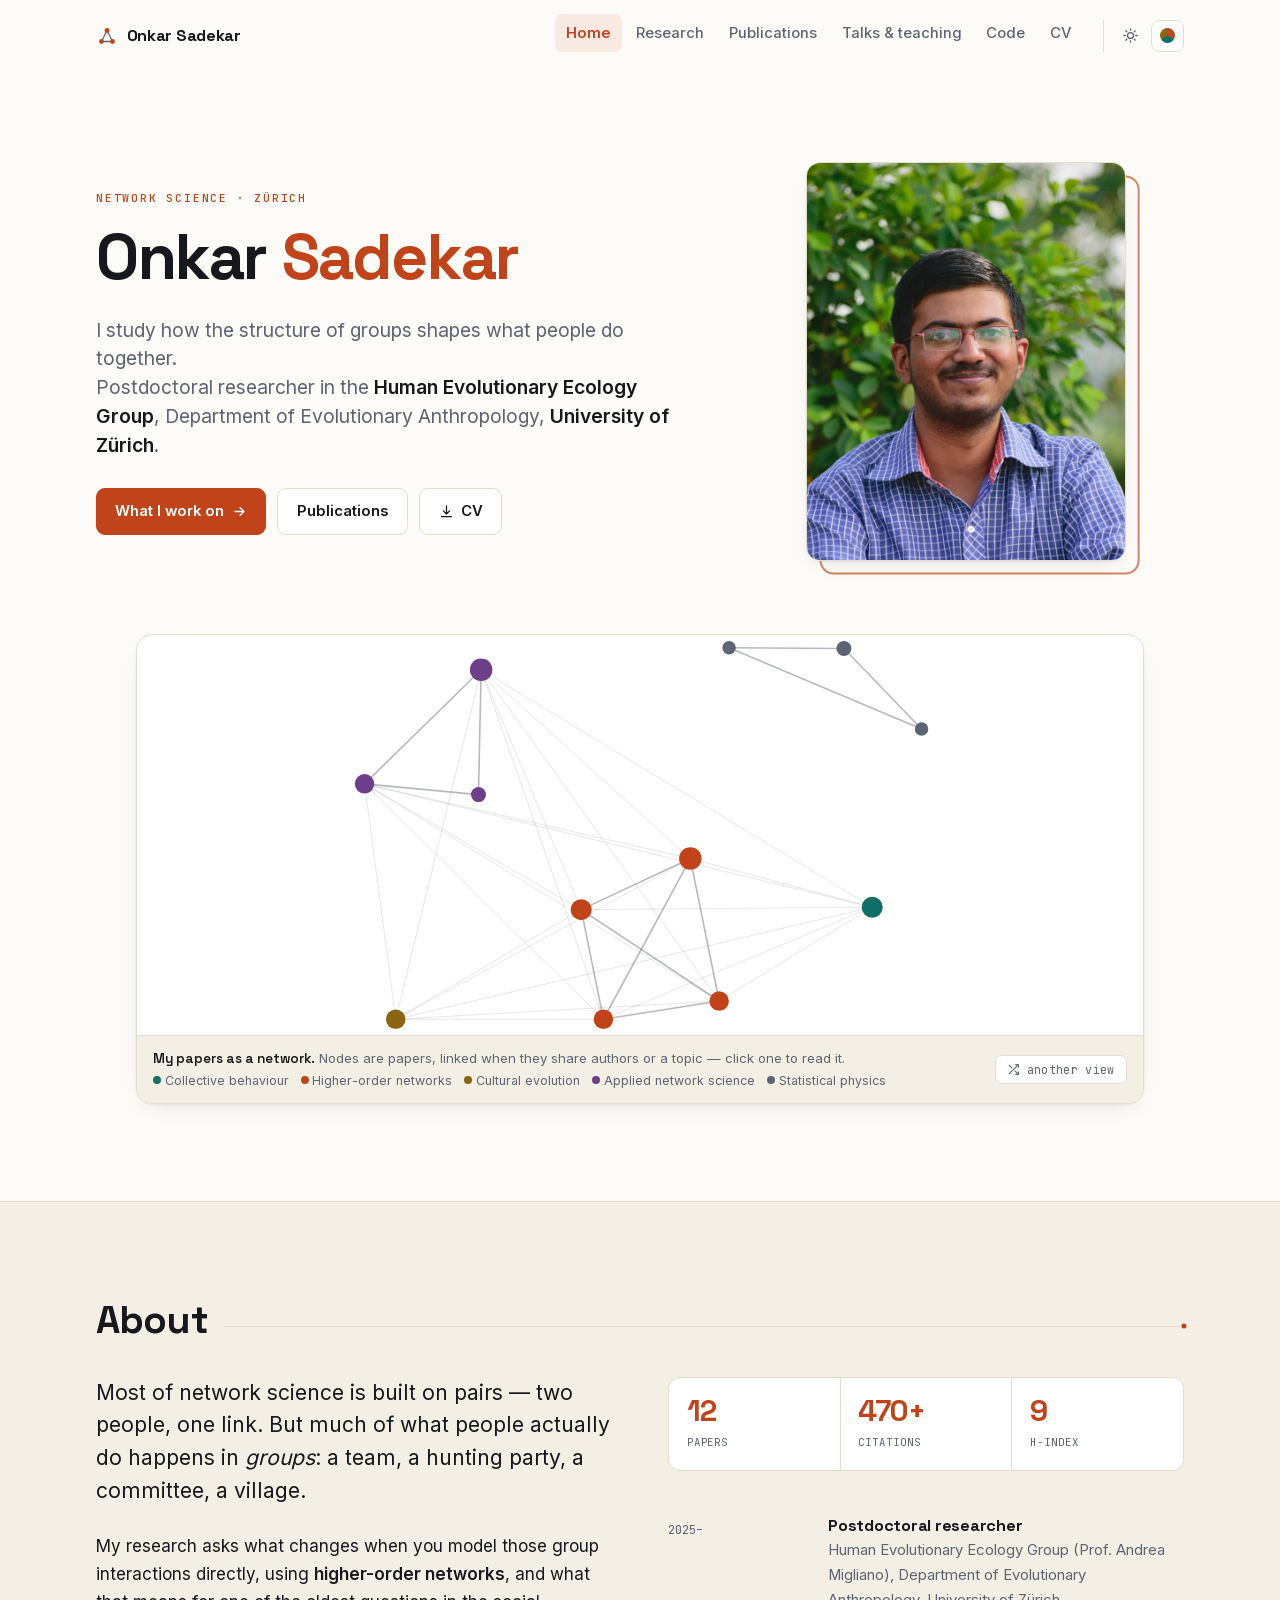
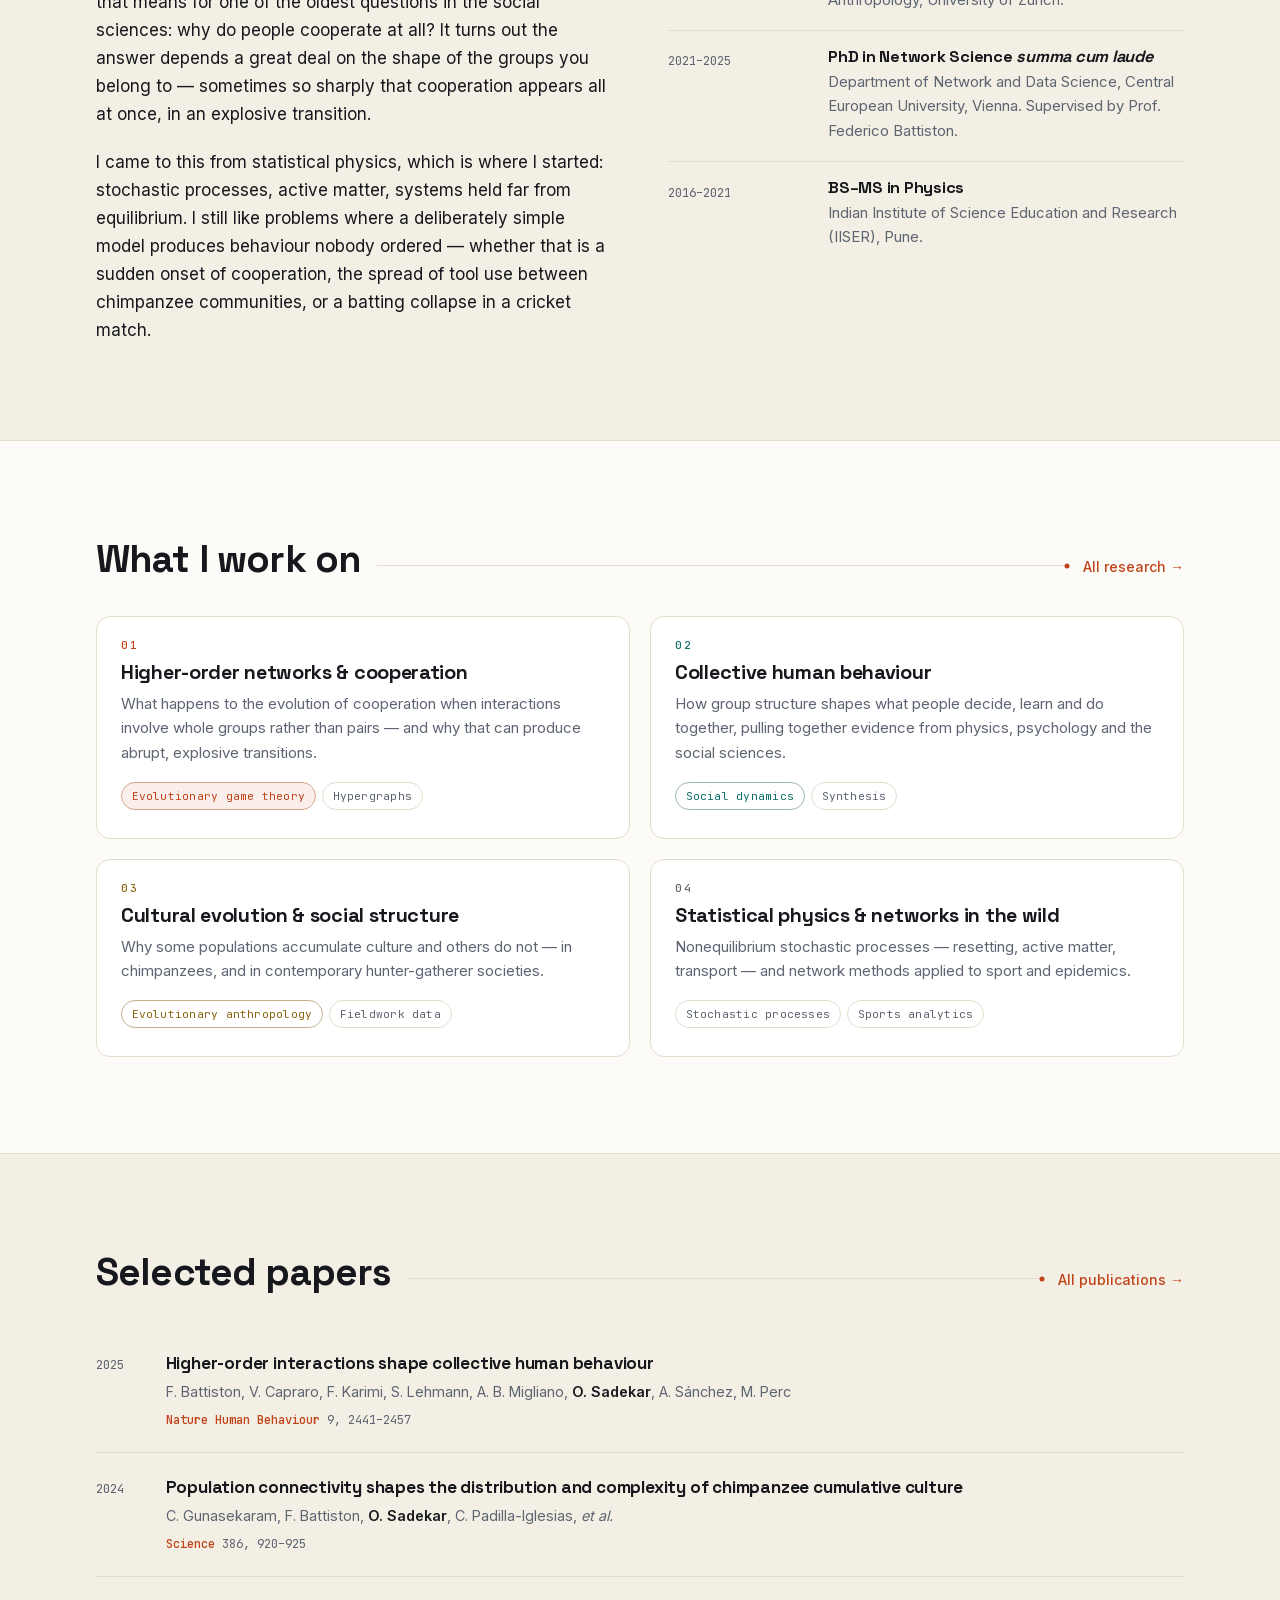
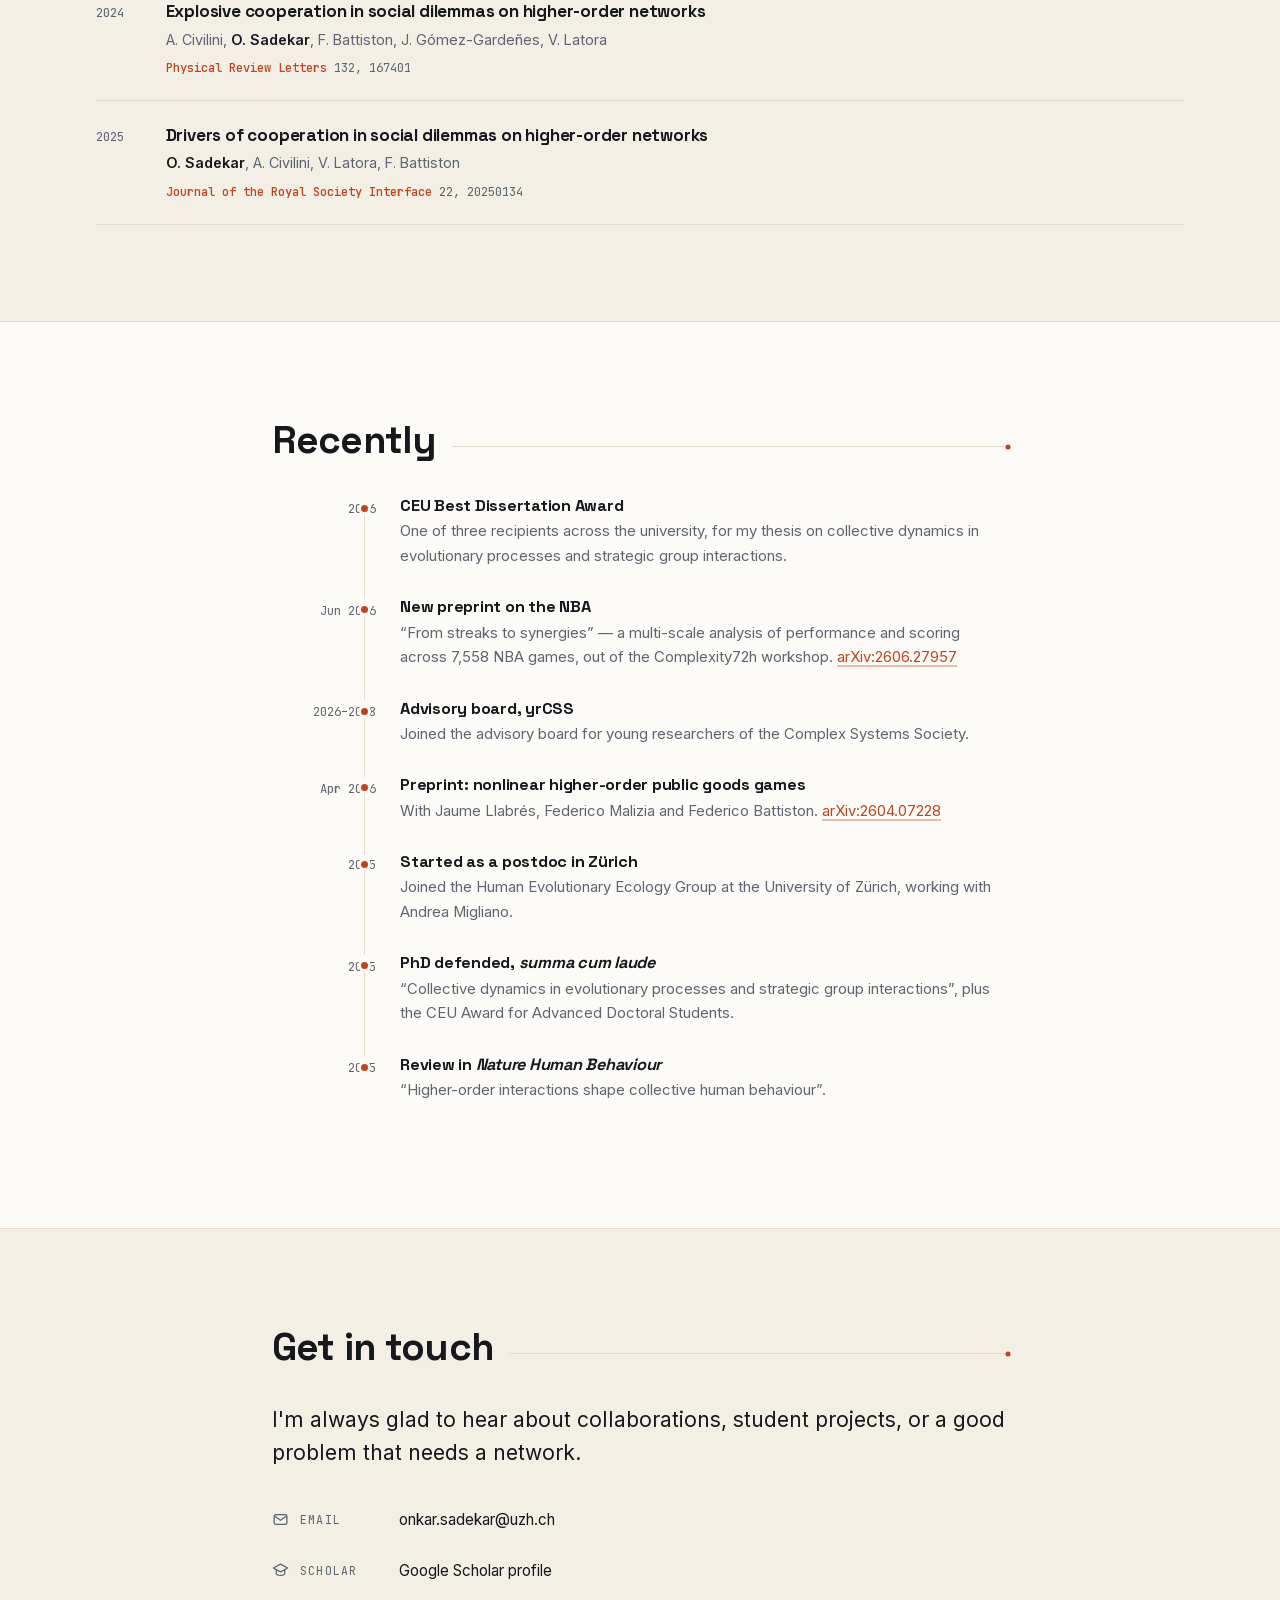
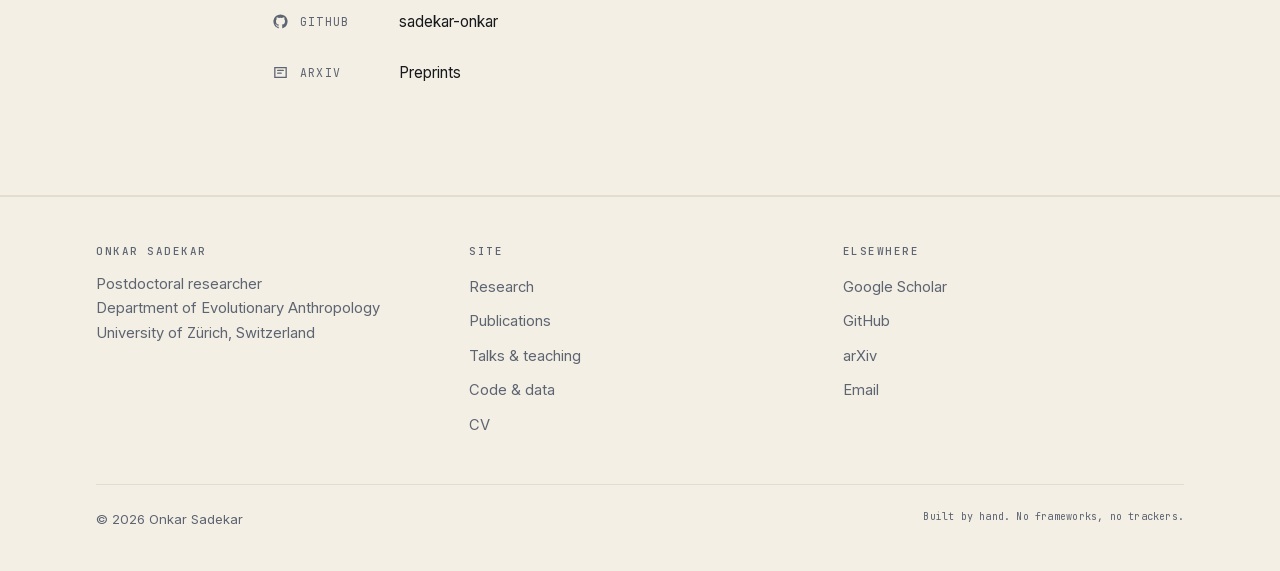
==== commit db6150bf: "Add CEU Best Dissertation Award (2026) to CV and news Co-Authored-By: Claude Opus 5 <noreply@anthrop" ====
--- a/index.html
+++ b/index.html
@@ -306,6 +306,14 @@
 
       <ol class="timeline">
         <li class="tl-item">
+          <div class="tl-date">2026</div>
+          <div class="tl-body">
+            <h3>CEU Best Dissertation Award</h3>
+            <p>One of three recipients across the university, for my thesis on collective
+               dynamics in evolutionary processes and strategic group interactions.</p>
+          </div>
+        </li>
+        <li class="tl-item">
           <div class="tl-date">Jun 2026</div>
           <div class="tl-body">
             <h3>New preprint on the NBA</h3>
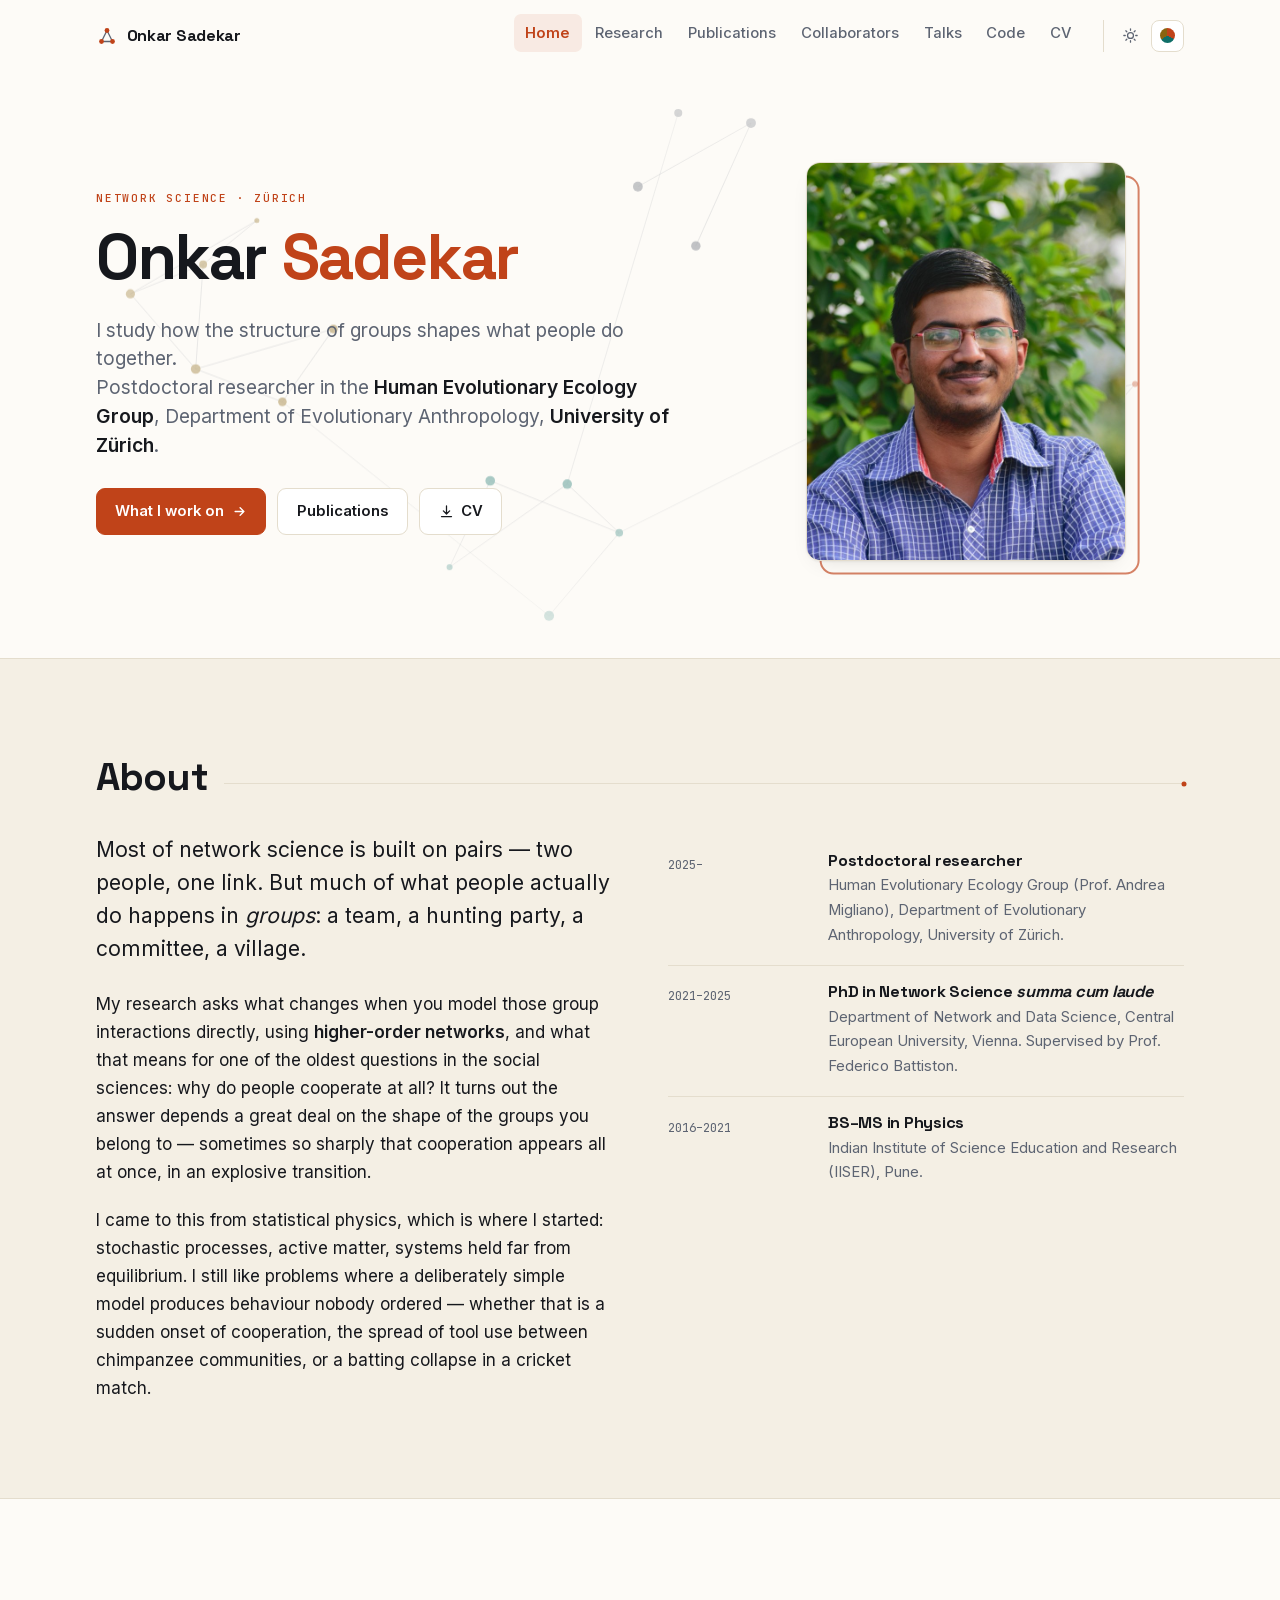
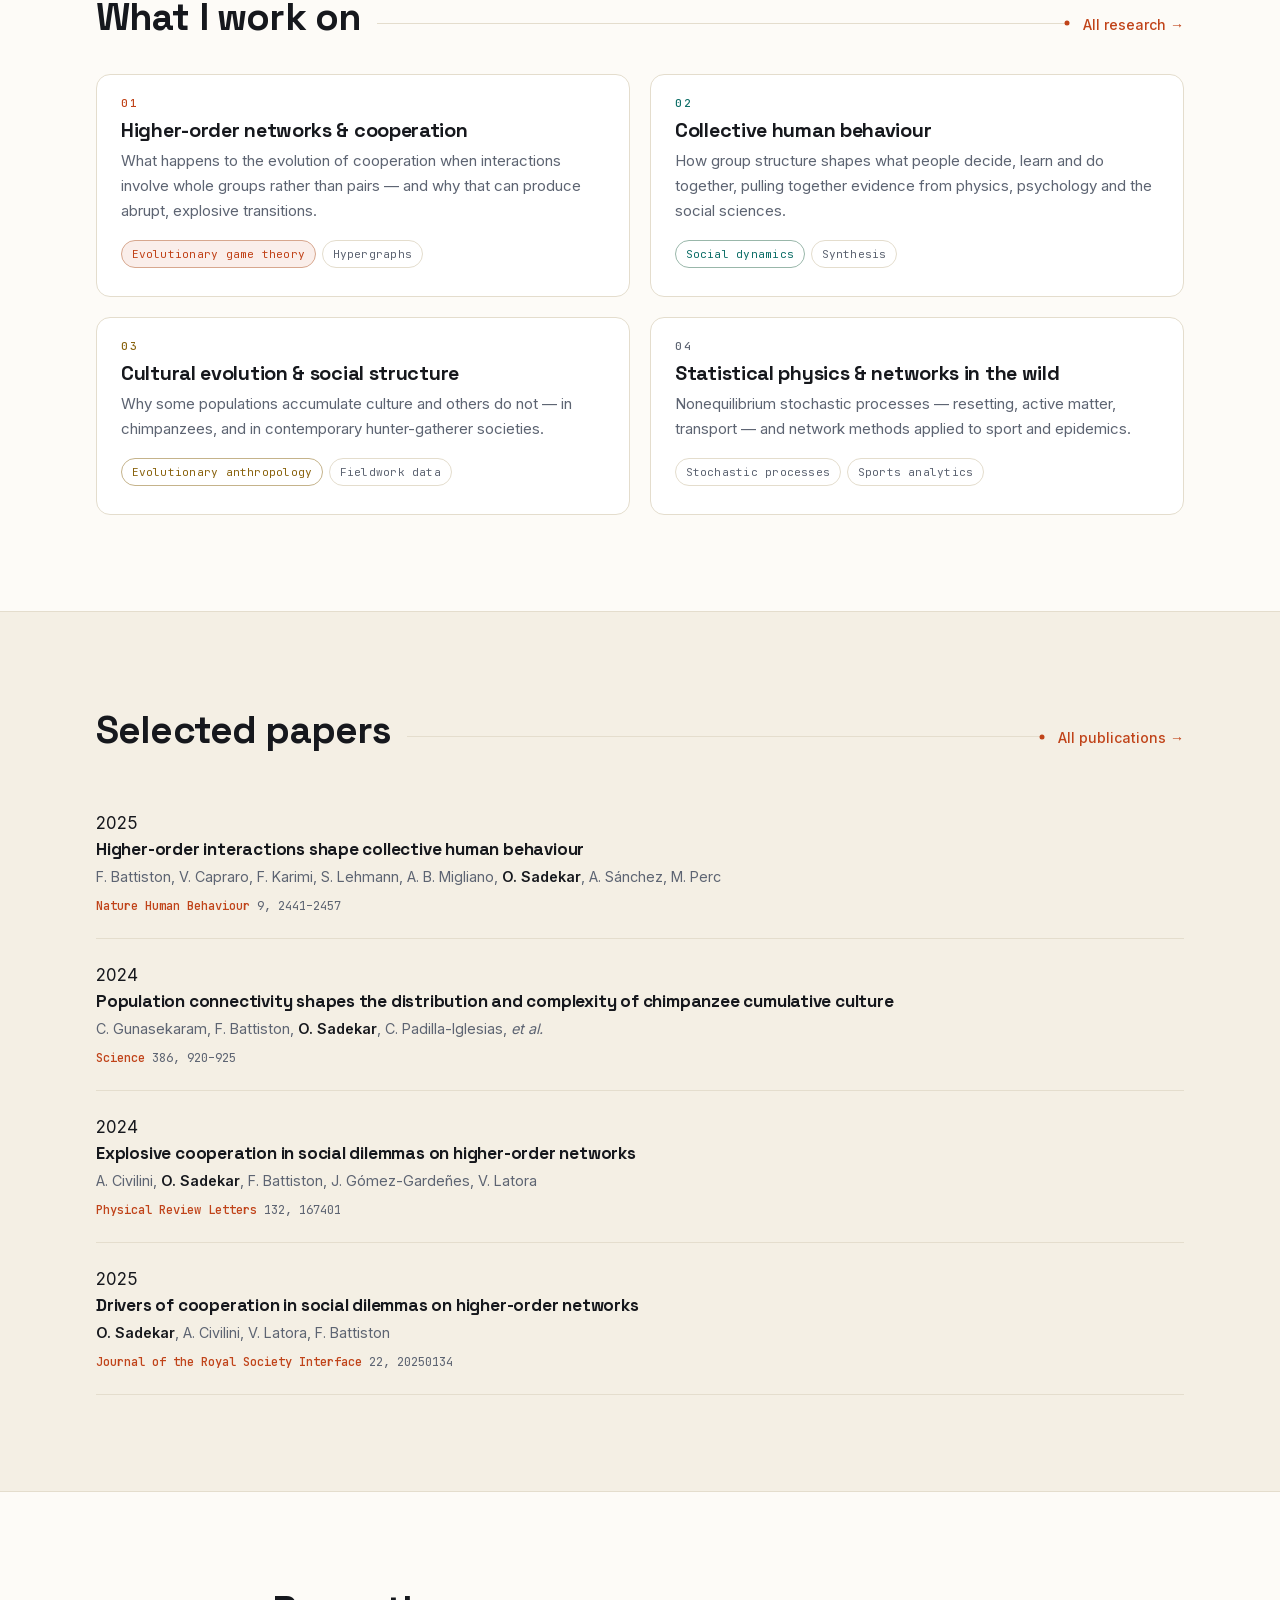
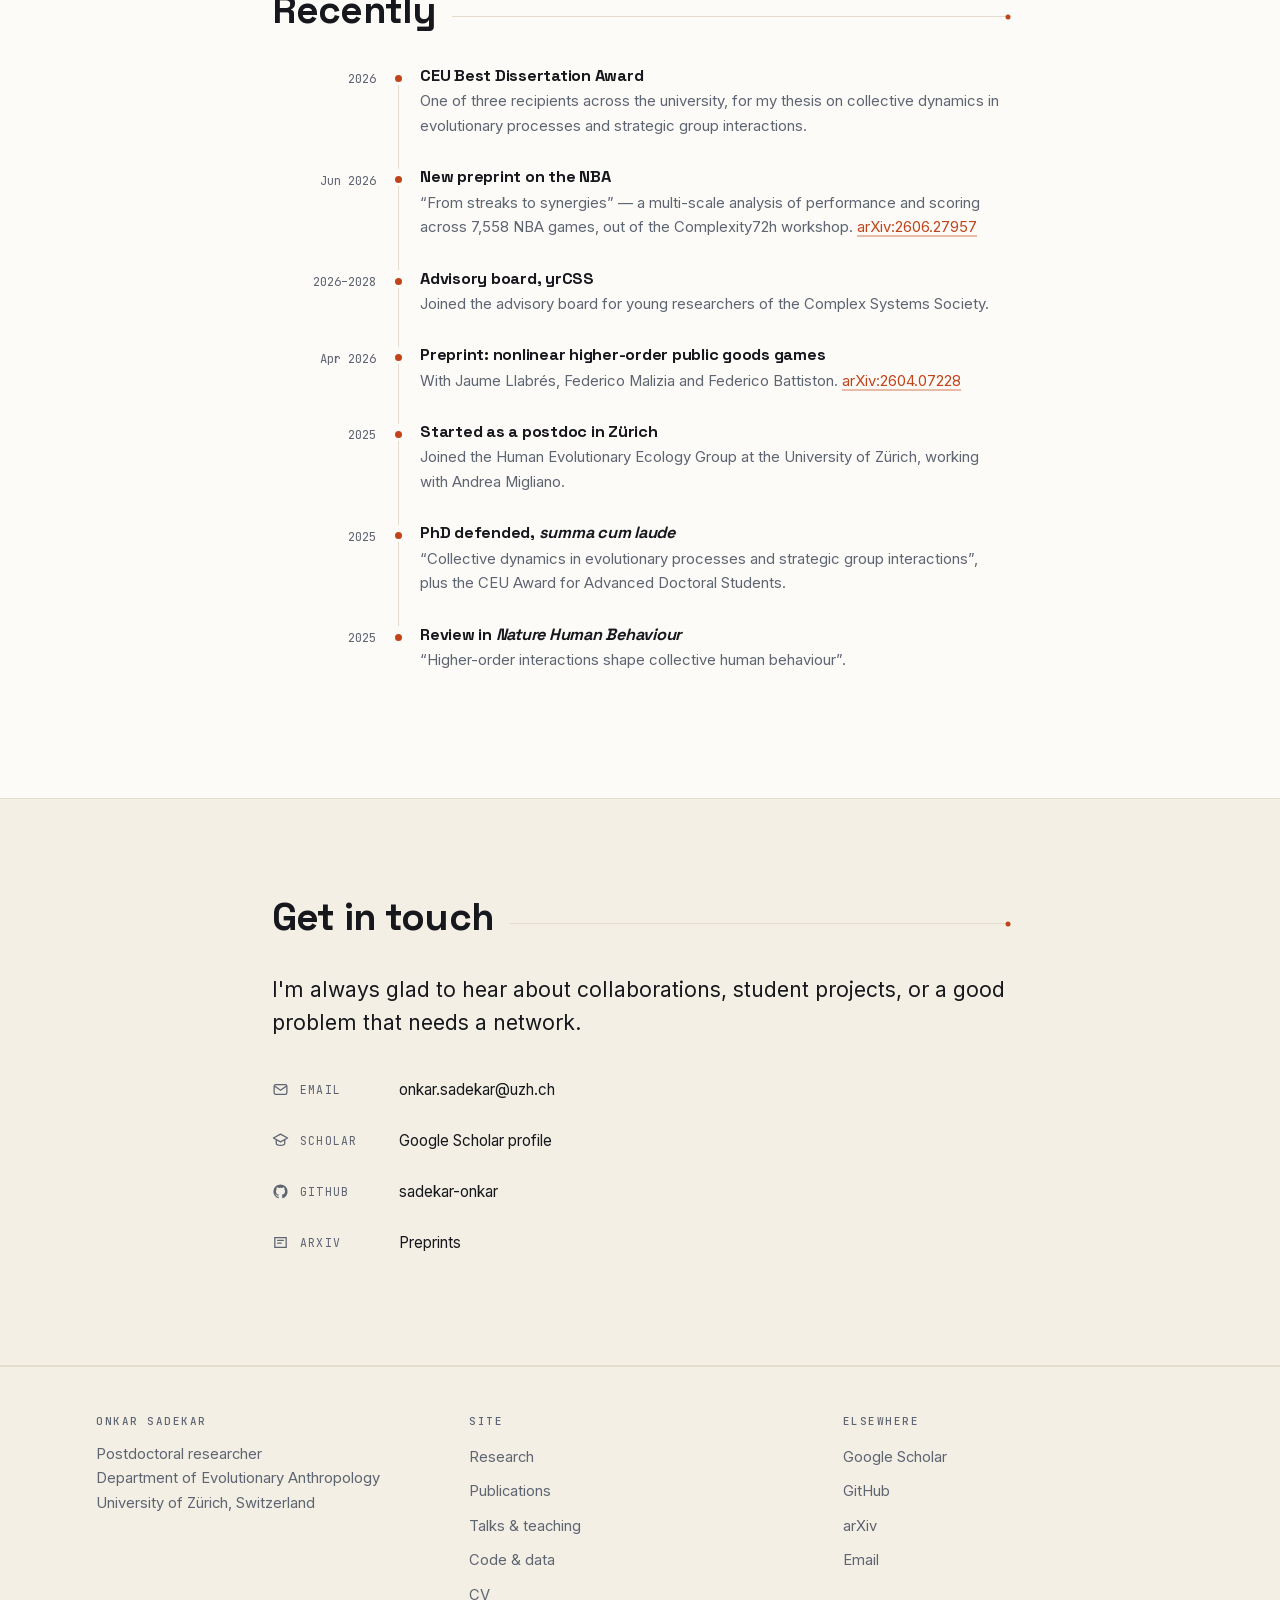
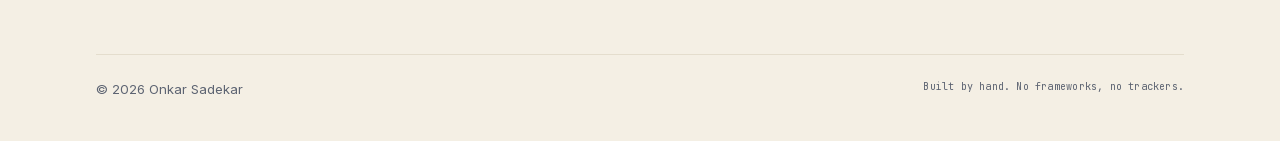
==== commit 4ebcc3b1: "Rework networks, fix theme persistence, group papers by year - Fix theme bug: setTheme ran on every " ====
--- a/index.html
+++ b/index.html
@@ -18,7 +18,7 @@
 <link rel="stylesheet" href="assets/css/site.css">
 <script>
 /* Apply the saved theme + palette before first paint (no flash of wrong colours). */
-(function(){try{var t=localStorage.getItem('os-theme'),p=localStorage.getItem('os-palette');
+(function(){try{var t=localStorage.getItem('theme-v2'),p=localStorage.getItem('palette-v2');
 document.documentElement.setAttribute('data-theme',t||(matchMedia('(prefers-color-scheme: dark)').matches?'dark':'light'));
 if(p)document.documentElement.setAttribute('data-palette',p);}catch(e){}})();
 </script>
@@ -53,7 +53,8 @@
       <li><a href="index.html" aria-current="page">Home</a></li>
       <li><a href="research.html">Research</a></li>
       <li><a href="publications.html">Publications</a></li>
-      <li><a href="talks.html">Talks &amp; teaching</a></li>
+      <li><a href="collaborators.html">Collaborators</a></li>
+      <li><a href="talks.html">Talks</a></li>
       <li><a href="code.html">Code</a></li>
       <li><a href="cv.html">CV</a></li>
     </ul>
@@ -84,6 +85,10 @@
 
   <!-- ============================ HERO ============================ -->
   <section class="hero">
+    <!-- quiet network drifting behind the hero; decorative only -->
+    <div class="hero-bg" data-network="ambient" aria-hidden="true">
+      <canvas></canvas>
+    </div>
     <div class="wrap">
       <div class="hero-grid">
         <div>
@@ -116,18 +121,6 @@
         </figure>
       </div>
 
-      <!-- the network figure: mode picked at random per visit -->
-      <figure class="netfig" data-network>
-        <canvas role="img" aria-label="An interactive network visualisation. Drag the nodes to reshape it."></canvas>
-        <div class="netfig-tip" data-net-tip></div>
-        <figcaption class="netfig-bar">
-          <p class="netfig-caption" data-net-caption>A network.</p>
-          <button class="netfig-btn" type="button" data-net-shuffle>
-            <svg viewBox="0 0 24 24" fill="none" stroke="currentColor" stroke-width="2" stroke-linecap="round" stroke-linejoin="round" aria-hidden="true"><path d="M16 3h5v5M4 20 21 3M21 16v5h-5M15 15l6 6M4 4l5 5"/></svg>
-            another view
-          </button>
-        </figcaption>
-      </figure>
     </div>
   </section>
 
@@ -165,13 +158,7 @@
         </div>
 
         <div>
-          <div class="stats reveal">
-            <div class="stat"><b>12</b><span>Papers</span></div>
-            <div class="stat"><b>470+</b><span>Citations</span></div>
-            <div class="stat"><b>9</b><span>h-index</span></div>
-          </div>
-
-          <div class="rows" style="margin-top:1.75rem">
+          <div class="rows">
             <div class="row">
               <div class="row-key">2025&ndash;</div>
               <div class="row-val">
--- a/assets/css/site.css
+++ b/assets/css/site.css
@@ -596,6 +596,23 @@
   z-index: 1;
   opacity: 0.65;
 }
+
+/* Ambient hero network: page texture, not a figure. It sits behind the
+   content at low contrast and is masked so it fades out before it reaches
+   the text, and never competes with it. */
+.hero-bg {
+  position: absolute;
+  inset: 0;
+  z-index: 0;
+  pointer-events: none;
+  opacity: 0.5;
+  -webkit-mask-image: radial-gradient(120% 90% at 50% 45%, #000 25%, transparent 78%);
+  mask-image: radial-gradient(120% 90% at 50% 45%, #000 25%, transparent 78%);
+}
+.hero-bg canvas { display: block; width: 100%; height: 100%; }
+:root[data-theme='dark'] .hero-bg { opacity: 0.6; }
+.hero > .wrap { position: relative; z-index: 1; }
+@media (prefers-reduced-motion: reduce) { .hero-bg { opacity: 0.35; } }
 
 /* — the network canvas — */
 .netfig {
@@ -799,21 +816,40 @@
 .pub-list { list-style: none; margin: 0; padding: 0; }
 
 .pub {
-  display: grid;
-  grid-template-columns: 3.1rem 1fr;
-  gap: 0 1.25rem;
   padding: 1.4rem 0;
   border-bottom: 1px solid var(--line);
   margin: 0;
 }
 .pub[hidden] { display: none; }
-.pub-num {
-  font-family: 'JetBrains Mono', monospace;
-  font-size: 0.78rem;
-  color: var(--ink-2);
-  padding-top: 0.22rem;
+
+/* Papers are grouped under a year; the heading is a rule with the year set
+   into it, and it hides itself when a filter empties the group. */
+.pub-section-head {
+  font-size: 1.15rem;
+  margin-bottom: 0.75rem;
+}
+.pub-year { margin-bottom: 2.25rem; }
+.pub-year[hidden] { display: none; }
+.pub-year .year-head {
+  display: flex;
+  align-items: center;
+  gap: 0.9rem;
+  font-family: 'JetBrains Mono', monospace;
+  font-size: 0.82rem;
+  font-weight: 500;
+  letter-spacing: 0.14em;
+  color: var(--a1);
+  margin: 0;
   font-variant-numeric: tabular-nums;
 }
+.pub-year .year-head::after {
+  content: '';
+  flex: 1;
+  height: 1px;
+  background: var(--line);
+}
+.pub-year .pub-list > .pub:last-child { border-bottom: 0; }
+.pub-list--flush { margin-bottom: 2.5rem; }
 .pub-title {
   font-family: 'Space Grotesk', sans-serif;
   font-size: 1.06rem;
@@ -866,37 +902,102 @@
   font-weight: 500;
 }
 
+/* — collaborators — */
+.collab-panel {
+  margin-top: 1.25rem;
+  border: 1px solid var(--line);
+  border-left: 3px solid var(--a1);
+  border-radius: 0 12px 12px 0;
+  background: var(--bg-soft);
+  padding: 1.1rem 1.3rem;
+}
+.collab-panel[hidden] { display: none; }
+.collab-panel-head {
+  display: flex;
+  align-items: center;
+  gap: 0.75rem;
+  flex-wrap: wrap;
+  margin-bottom: 0.6rem;
+}
+.collab-panel-head h3 { margin: 0; font-size: 1.05rem; }
+.collab-panel-head .netfig-btn { margin-left: auto; }
+
+.collab-list {
+  border-top: 1px solid var(--line);
+}
+.collab {
+  border-bottom: 1px solid var(--line);
+}
+.collab > summary {
+  display: flex;
+  align-items: center;
+  gap: 0.75rem;
+  padding: 0.8rem 0.2rem;
+  cursor: pointer;
+  list-style: none;
+  transition: color 0.15s ease;
+}
+.collab > summary::-webkit-details-marker { display: none; }
+.collab > summary::after {
+  content: '+';
+  margin-left: auto;
+  font-family: 'JetBrains Mono', monospace;
+  color: var(--ink-2);
+  font-size: 1rem;
+  line-height: 1;
+}
+.collab[open] > summary::after { content: '–'; }
+.collab > summary:hover { color: var(--a1); }
+.collab-name { font-weight: 600; }
+.collab-count {
+  font-family: 'JetBrains Mono', monospace;
+  font-size: 0.72rem;
+  letter-spacing: 0.04em;
+  color: var(--ink-2);
+}
+.collab-papers {
+  margin: 0 0 1rem;
+  padding-left: 1.2em;
+  font-size: 0.93rem;
+  color: var(--ink-2);
+}
+.collab-papers li { margin-bottom: 0.3em; }
+.collab-panel .collab-papers { margin-bottom: 0; }
+
 /* — timeline (news, cv, talks) — */
 .timeline { list-style: none; margin: 0; padding: 0; }
+/* The rail sits in the middle of the gutter, so the right-aligned date always
+   has clear air between it and the dots rather than colliding with them. */
 .tl-item {
   display: grid;
   grid-template-columns: 6.5rem 1fr;
-  gap: 0 1.5rem;
+  gap: 0 2.75rem;
   padding: 0 0 1.5rem;
   position: relative;
 }
 .tl-item::before {
   content: '';
   position: absolute;
-  left: 6.5rem;
+  left: 7.9rem;
   top: 0.55rem;
   bottom: -0.4rem;
   width: 1px;
   background: var(--line);
-  transform: translateX(-0.75rem);
 }
 .tl-item:last-child::before { display: none; }
 .tl-item::after {
   content: '';
   position: absolute;
-  left: 6.5rem;
+  left: 7.9rem;
   top: 0.5rem;
   width: 7px; height: 7px;
   border-radius: 50%;
   background: var(--a1);
-  transform: translateX(calc(-0.75rem - 3px));
+  transform: translateX(-3px);
   box-shadow: 0 0 0 3px var(--bg);
 }
+/* dots sit on the soft band in those sections, so match the halo to it */
+.section--soft .tl-item::after { box-shadow: 0 0 0 3px var(--bg-soft); }
 .tl-date {
   font-family: 'JetBrains Mono', monospace;
   font-size: 0.76rem;
@@ -1095,8 +1196,6 @@
   .nav { position: relative; flex-wrap: wrap; }
   .nav-right { margin-left: auto; }
 
-  .pub { grid-template-columns: 1fr; gap: 0; }
-  .pub-num { display: none; }
 
   .tl-item { grid-template-columns: 1fr; gap: 0.3rem; padding-left: 1.25rem; }
   .tl-item::before { left: 0; transform: none; }
